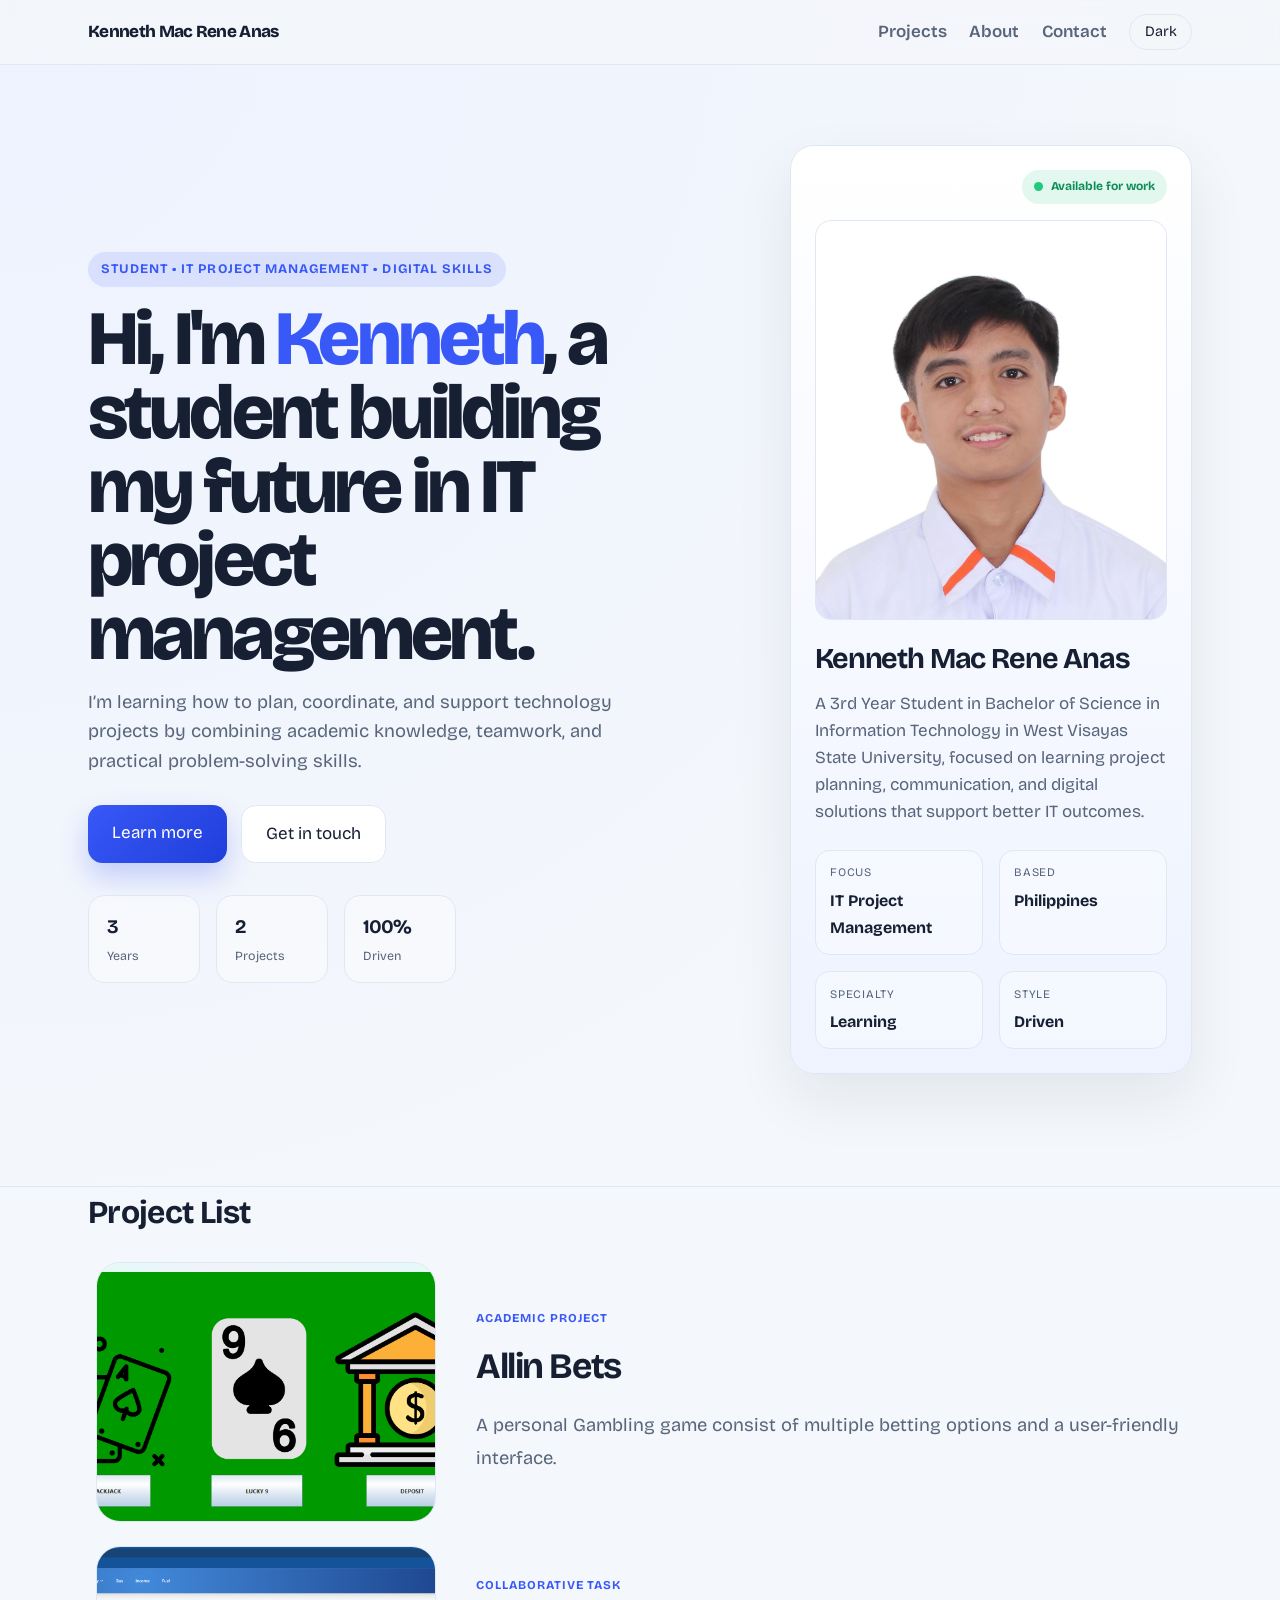
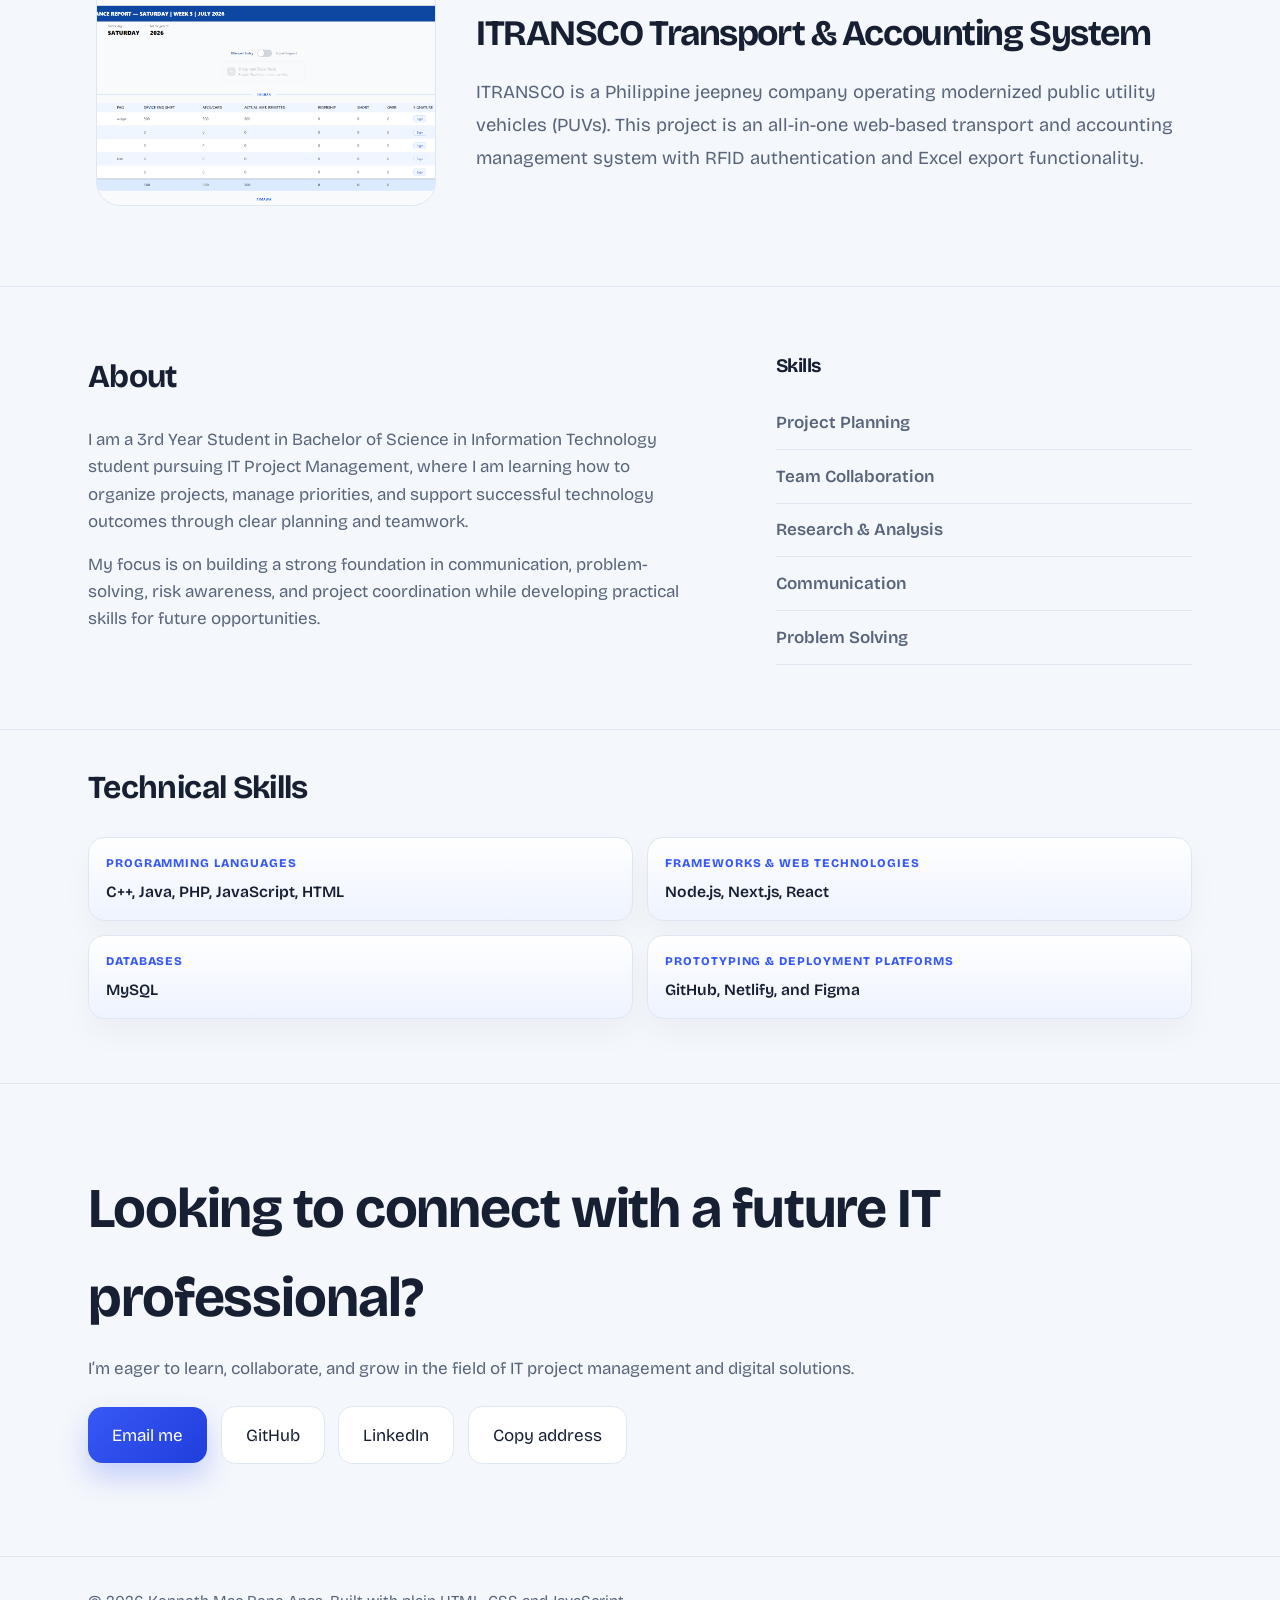
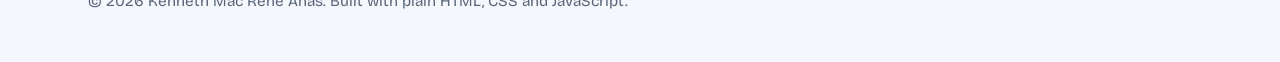
==== A/KENNETH_MAC_RENE_ANAS/ANAS_ACTIVITY_4/index.html @ 202a0afd "Added Website Portfolio to Submission" ====
<!DOCTYPE html>
<html lang="en">
<head>
<meta charset="UTF-8">
<meta name="viewport" content="width=device-width, initial-scale=1, viewport-fit=cover">
<title>Kenneth Mac Rene Anas — IT Project Manager</title>
<link rel="preconnect" href="https://fonts.googleapis.com">
<link href="https://fonts.googleapis.com/css2?family=Bricolage+Grotesque:opsz,wght@12..96,400;12..96,600;12..96,800&display=swap" rel="stylesheet">
<link rel="stylesheet" href="style.css">
</head>
<body>
<header class="nav">
  <div class="wrap">
    <a class="logo" href="#top">Kenneth Mac Rene Anas</a>
    <nav aria-label="Main">
      <a href="#projects">Projects</a>
      <a href="#about">About</a>
      <a href="#contact">Contact</a>
      <button id="theme" type="button" aria-label="Switch color theme">Dark</button>
    </nav>
  </div>
</header>

<main id="top">
  <div class="wrap hero-shell">
    <div class="hero">
      <p class="eyebrow">Student • IT Project Management • Digital Skills</p>
      <h1>Hi, I'm <span>Kenneth</span>, a student building my future in IT project management.</h1>
      <p class="lead">I’m learning how to plan, coordinate, and support technology projects by combining academic knowledge, teamwork, and practical problem-solving skills.</p>
      <div class="cta">
        <a class="btn" href="#about">Learn more</a>
        <a class="btn ghost" href="#contact">Get in touch</a>
      </div>
      <ul class="mini-stats" aria-label="Quick facts">
        <li><strong>3</strong><span>Years</span></li>
        <li><strong>2</strong><span>Projects</span></li>
        <li><strong>100%</strong><span>Driven</span></li>
      </ul>
    </div>

    <aside class="profile-card" aria-label="Profile summary">
      <div class="badge-row">
        <span class="status-pill">Available for work</span>
      </div>
      <img class="profile-photo" src="assets/Profilepic.jpg" alt="Kenneth Mac Rene Anas portrait">
      <h3>Kenneth Mac Rene Anas</h3>
      <p>A 3rd Year Student in Bachelor of Science in Information Technology in West Visayas State University, focused on learning project planning, communication, and digital solutions that support better IT outcomes.</p>
      <div class="card-grid">
        <div>
          <span>Focus</span>
          <strong>IT Project Management</strong>
        </div>
        <div>
          <span>Based</span>
          <strong>Philippines</strong>
        </div>
        <div>
          <span>Specialty</span>
          <strong>Learning</strong>
        </div>
        <div>
          <span>Style</span>
          <strong>Driven</strong>
        </div>
      </div>
    </aside>
  </div>

  <section id="projects" class="projects">
    <div class="wrap">
      <h2>Project List</h2>
      <ul class="project-list">
        <li class="work-item project-row">
          <img class="project-thumb" src="assets/Allinbets.png" alt="Allin Bets project preview">
          <div class="project-copy">
            <span class="work-label">Academic Project</span>
            <h3>Allin Bets</h3>
            <p>A personal Gambling game consist of multiple betting options and a user-friendly interface.</p>
          </div>
        </li>
        <li class="work-item project-row">
          <img class="project-thumb" src="assets/ITransco.png" alt="ITRANSCO Transport and Accounting System project preview">
          <div class="project-copy">
            <span class="work-label">Collaborative Task</span>
            <h3>ITRANSCO Transport &amp; Accounting System</h3>
            <p>ITRANSCO is a Philippine jeepney company operating modernized public utility vehicles (PUVs). This project is an all-in-one web-based transport and accounting management system with RFID authentication and Excel export functionality.</p>
          </div>
        </li>
      </ul>
    </div>
  </section>

  <section id="about">
    <div class="wrap about">
      <div>
        <h2>About</h2>
        <p>I am a 3rd Year Student in Bachelor of Science in Information Technology student pursuing IT Project Management, where I am learning how to organize projects, manage priorities, and support successful technology outcomes through clear planning and teamwork.</p>
        <p>My focus is on building a strong foundation in communication, problem-solving, risk awareness, and project coordination while developing practical skills for future opportunities.</p>
      </div>
      <div class="skill-groups">
        <div>
          <h3>Skills</h3>
          <ul class="skills">
            <li>Project Planning</li>
            <li>Team Collaboration</li>
            <li>Research &amp; Analysis</li>
            <li>Communication</li>
            <li>Problem Solving</li>
          </ul>
        </div>
      </div>
    </div>
  </section>

  <section id="skills">
    <div class="wrap">
      <h2>Technical Skills</h2>
      <div class="skill-groups">
        <div>
          <ul class="skill-tags technical-list">
            <li>
              <span class="skill-label">Programming Languages</span>
              <span class="skill-value">C++, Java, PHP, JavaScript, HTML</span>
            </li>
            <li>
              <span class="skill-label">Frameworks &amp; Web Technologies</span>
              <span class="skill-value">Node.js, Next.js, React</span>
            </li>
            <li>
              <span class="skill-label">Databases</span>
              <span class="skill-value">MySQL</span>
            </li>
            <li>
              <span class="skill-label">Prototyping &amp; Deployment Platforms</span>
              <span class="skill-value">GitHub, Netlify, and Figma</span>
            </li>
          </ul>
        </div>
      </div>
    </div>
  </section>

  <section id="contact" class="contact">
    <div class="wrap">
      <h2>Looking to connect with a future IT professional?</h2>
      <p>I’m eager to learn, collaborate, and grow in the field of IT project management and digital solutions.</p>
      <a class="btn" id="mail" href="mailto:Kennethmacrene.anas@wvsu.edu.ph">Email me</a>
      <a class="btn ghost" href="https://github.com/NEEDNOTNOW?tab=overview&from=2026-09-01&to=2026-09-30" target="_blank" rel="noreferrer">GitHub</a>
      <a class="btn ghost" href="https://www.linkedin.com/in/kenneth-anas-76b702327/" target="_blank" rel="noreferrer">LinkedIn</a>
      <button class="btn ghost" id="copy" type="button">Copy address</button>
      <span class="status" id="status" role="status"></span>
    </div>
  </section>
</main>

<footer>
  <div class="wrap">&copy; <span id="year">2026</span> Kenneth Mac Rene Anas. Built with plain HTML, CSS and JavaScript.</div>
</footer>

<script src="script.js"></script>
</body>
</html>
---- A/KENNETH_MAC_RENE_ANAS/ANAS_ACTIVITY_4/style.css ----
:root {
  --bg: #f4f7fb;
  --bg-strong: #edf2ff;
  --panel: #ffffff;
  --panel-alt: #eef3ff;
  --ink: #172033;
  --muted: #58657a;
  --line: #dfe7f3;
  --accent: #3858f7;
  --accent-strong: #1f3edb;
  --accent-soft: rgba(56, 88, 247, 0.12);
  --accent-ink: #ffffff;
  --shadow: 0 25px 60px rgba(23, 32, 51, 0.08);
  --font: 'Bricolage Grotesque', system-ui, -apple-system, 'Segoe UI', sans-serif;
  box-sizing: border-box;
  padding-top: env(safe-area-inset-top, 0px);
  padding-bottom: env(safe-area-inset-bottom, 0px);
}

@media (prefers-color-scheme: dark) {
  :root:not([data-theme="light"]) {
    --bg: #0d1525;
    --bg-strong: #121d31;
    --panel: #121c2d;
    --panel-alt: #17253c;
    --ink: #edf4ff;
    --muted: #afbdd1;
    --line: #263552;
    --accent: #8aa2ff;
    --accent-strong: #b5c4ff;
    --accent-soft: rgba(138, 162, 255, 0.15);
    --accent-ink: #0d1525;
    --shadow: 0 25px 60px rgba(5, 10, 18, 0.55);
  }
}

:root[data-theme="dark"] {
  --bg: #0d1525;
  --bg-strong: #121d31;
  --panel: #121c2d;
  --panel-alt: #17253c;
  --ink: #edf4ff;
  --muted: #afbdd1;
  --line: #263552;
  --accent: #8aa2ff;
  --accent-strong: #b5c4ff;
  --accent-soft: rgba(138, 162, 255, 0.15);
  --accent-ink: #0d1525;
  --shadow: 0 25px 60px rgba(5, 10, 18, 0.55);
}

html {
  scroll-behavior: smooth;
  scroll-padding-top: env(safe-area-inset-top, 0px);
}

*,
*::before,
*::after {
  box-sizing: border-box;
}

body {
  margin: 0;
  background: radial-gradient(circle at top left, var(--bg-strong), var(--bg) 36% 100%);
  color: var(--ink);
  font-family: var(--font);
  font-size: 1.0625rem;
  line-height: 1.6;
}

a {
  color: inherit;
}

:focus-visible {
  outline: 3px solid var(--accent);
  outline-offset: 3px;
  border-radius: 4px;
}

.wrap {
  max-width: 72rem;
  margin: 0 auto;
  padding: 0 1.5rem;
}

header.nav {
  position: sticky;
  top: env(safe-area-inset-top, 0px);
  z-index: 10;
  background: rgba(244, 247, 251, 0.8);
  backdrop-filter: blur(12px);
  border-bottom: 1px solid var(--line);
}

:root[data-theme="dark"] header.nav {
  background: rgba(13, 21, 37, 0.8);
}

.nav .wrap {
  display: flex;
  align-items: center;
  justify-content: space-between;
  height: 4rem;
}

.nav a {
  text-decoration: none;
}

.nav nav {
  display: flex;
  align-items: center;
  gap: 1.4rem;
}

.nav nav a {
  color: var(--muted);
  font-weight: 600;
}

.nav nav a:hover {
  color: var(--ink);
}

.logo {
  font-weight: 800;
  letter-spacing: -0.04em;
}

#theme {
  background: none;
  border: 1px solid var(--line);
  color: var(--ink);
  border-radius: 2rem;
  padding: 0.35rem 0.9rem;
  font: inherit;
  font-size: 0.9rem;
  cursor: pointer;
  transition: all 0.2s ease;
}

#theme:hover {
  border-color: var(--accent);
  color: var(--accent);
}

#projects {
  display: flex;
  align-items: center;
  justify-content: center;
  margin: 5rem auto;
}

#projects .wrap {
  width: 100%;
}

.hero-shell {
  display: grid;
  grid-template-columns: 1.5fr 0.9fr;
  gap: 2rem;
  align-items: center;
  padding-top: 5rem;
  padding-bottom: 2rem;
}

.hero {
  padding: 2rem 0 1rem;
}

.eyebrow {
  display: inline-block;
  margin: 0 0 1rem;
  padding: 0.45rem 0.8rem;
  border-radius: 999px;
  background: var(--accent-soft);
  color: var(--accent);
  font-size: 0.82rem;
  font-weight: 700;
  letter-spacing: 0.08em;
  text-transform: uppercase;
}

.hero h1 {
  max-width: 12ch;
  margin: 0 0 1rem;
  font-size: clamp(2.6rem, 6vw, 5.6rem);
  line-height: 0.96;
  letter-spacing: -0.05em;
  font-weight: 800;
}

.hero h1 span {
  color: var(--accent);
}

.lead {
  max-width: 36rem;
  margin: 0 0 1.8rem;
  color: var(--muted);
  font-size: 1.15rem;
}

.cta {
  display: flex;
  flex-wrap: wrap;
  gap: 0.85rem;
  margin-bottom: 2rem;
}

.btn {
  display: inline-block;
  background: linear-gradient(135deg, var(--accent), var(--accent-strong));
  color: var(--accent-ink);
  padding: 0.9rem 1.5rem;
  border-radius: 0.9rem;
  font-weight: 700;
  text-decoration: none;
  border: 0;
  font: inherit;
  cursor: pointer;
  box-shadow: 0 14px 28px rgba(56, 88, 247, 0.25);
  transition: transform 0.2s ease, box-shadow 0.2s ease;
}

.btn:hover {
  transform: translateY(-1px);
  box-shadow: 0 18px 32px rgba(56, 88, 247, 0.28);
}

.btn.ghost {
  background: var(--panel);
  color: var(--ink);
  border: 1px solid var(--line);
  box-shadow: none;
}

.mini-stats {
  list-style: none;
  display: flex;
  gap: 1rem;
  flex-wrap: wrap;
  padding: 0;
  margin: 0;
}

.mini-stats li {
  min-width: 7rem;
  padding: 1rem 1.1rem;
  border: 1px solid var(--line);
  background: rgba(255, 255, 255, 0.36);
  border-radius: 1rem;
  display: flex;
  flex-direction: column;
  gap: 0.2rem;
}

.mini-stats strong {
  font-size: 1.2rem;
  letter-spacing: -0.04em;
}

.mini-stats span {
  color: var(--muted);
  font-size: 0.78rem;
}

.profile-card {
  background: linear-gradient(180deg, var(--panel), var(--panel-alt));
  border: 1px solid var(--line);
  border-radius: 1.5rem;
  padding: 1.5rem;
  box-shadow: var(--shadow);
}

.badge-row {
  display: flex;
  justify-content: flex-end;
  margin-bottom: 1rem;
}

.status-pill {
  display: inline-flex;
  align-items: center;
  gap: 0.5rem;
  background: rgba(24, 198, 119, 0.12);
  color: #0d8d58;
  border-radius: 999px;
  padding: 0.45rem 0.75rem;
  font-size: 0.75rem;
  font-weight: 700;
}

.status-pill::before {
  content: "";
  display: block;
  width: 0.55rem;
  height: 0.55rem;
  border-radius: 50%;
  background: #24c980;
}

.profile-photo {
  width: 100%;
  height: 25rem;
  border-radius: 1rem;
  border: 1px solid var(--line);
  margin-bottom: 1rem;
  overflow: hidden;
  object-fit: cover;
  object-position: center top;
  display: block;
  background: linear-gradient(135deg, var(--accent-soft), rgba(255,255,255,0.7));
}

.profile-card h3 {
  margin: 0 0 0.5rem;
  font-size: 1.8rem;
  letter-spacing: -0.04em;
}

.profile-card p {
  margin: 0;
  color: var(--muted);
}

.card-grid {
  display: grid;
  grid-template-columns: repeat(2, minmax(0, 1fr));
  gap: 1rem;
  margin-top: 1.5rem;
}

.card-grid div {
  padding: 0.8rem 0.9rem;
  border: 1px solid var(--line);
  border-radius: 0.9rem;
  background: rgba(255, 255, 255, 0.3);
}

.card-grid span {
  display: block;
  color: var(--muted);
  font-size: 0.72rem;
  text-transform: uppercase;
  letter-spacing: 0.06em;
  margin-bottom: 0.3rem;
}

.card-grid strong {
  font-size: 1rem;
  line-height: 1.3;
}

section {
  padding: 4rem 0;
  border-top: 1px solid var(--line);
}

h2 {
  font-size: 2rem;
  letter-spacing: -0.02em;
  margin: 0 0 1.5rem;
}

.filters {
  display: flex;
  flex-wrap: wrap;
  gap: 0.6rem;
  margin-bottom: 1.5rem;
}

.filters button {
  background: transparent;
  border: 1px solid var(--line);
  color: var(--ink);
  padding: 0.45rem 1rem;
  border-radius: 2rem;
  font: inherit;
  font-size: 0.95rem;
  cursor: pointer;
  transition: all 0.2s ease;
}

.filters button[aria-pressed="true"] {
  background: var(--ink);
  color: var(--bg);
  border-color: var(--ink);
  box-shadow: 0 10px 20px rgba(23, 32, 51, 0.12);
}

.projects {
  list-style: none;
  margin: 0;
  padding: 0;
  display: grid;
  grid-template-columns: repeat(2, minmax(0, 1fr));
  gap: 1rem;
}

.project {
  display: flex;
  flex-direction: column;
  gap: 0.75rem;
  padding: 1.5rem;
  border: 1px solid var(--line);
  background: rgba(255, 255, 255, 0.4);
  border-radius: 1.2rem;
  min-height: 14.5rem;
  box-shadow: 0 12px 30px rgba(18, 27, 45, 0.04);
}

.project[hidden] {
  display: none;
}

.project h3 {
  margin: 0;
  font-size: 1.5rem;
  letter-spacing: -0.01em;
}

.project h3 a {
  text-decoration: none;
}

.project h3 a:hover {
  color: var(--accent);
}

.project p {
  margin: 0;
  color: var(--muted);
  flex: 1;
}

.project .tags {
  color: var(--muted);
  font-size: 0.9rem;
  padding-top: 0.5rem;
  border-top: 1px solid var(--line);
}

.about {
  display: grid;
  grid-template-columns: 2fr 1.3fr;
  gap: 3rem;
  align-items: start;
}

.about p {
  margin: 0 0 1rem;
  max-width: 38rem;
  color: var(--muted);
}

.skill-groups {
  display: grid;
  gap: 1.5rem;
}

.skill-groups h3 {
  margin: 0 0 0.9rem;
  font-size: 1.2rem;
  letter-spacing: -0.03em;
}

.project-list {
  list-style: none;
  margin: 0;
  padding: 0;
  display: grid;
  gap: 1.5rem;
  justify-items: center;
}

.work-item {
  list-style: none;
  background: none;
  border: none;
  padding: 0;
  box-shadow: none;
  display: block;
  width: 100%;
}

.project-row {
  display: grid;
  grid-template-columns: 340px minmax(0, 1fr);
  gap: 2.5rem;
  align-items: center;
  justify-items: center;
  max-width: 68rem;
  margin: 0 auto;
}

.project-thumb {
  height: 260px;
  width: 100%;
  border: 1px solid var(--line);
  border-radius: 1.5rem;
  object-fit: cover;
  object-position: center;
  display: block;
  padding: 0;
  background: linear-gradient(135deg, var(--accent-soft), rgba(255, 255, 255, 0.8));
  box-shadow: inset 0 0 0 1px rgba(255, 255, 255, 0.25);
}

.project-copy {
  display: flex;
  flex-direction: column;
  justify-content: center;
  align-items: flex-start;
  width: 100%;
  padding: 0.5rem 0;
}

.work-label {
  display: inline-block;
  margin-bottom: 0.6rem;
  color: var(--accent);
  font-size: 0.75rem;
  font-weight: 700;
  letter-spacing: 0.08em;
  text-transform: uppercase;
}

.work-item h3 {
  margin: 0 0 0.85rem;
  font-size: clamp(1.9rem, 2.8vw, 2.5rem);
  letter-spacing: -0.04em;
}

.work-item p {
  margin: 0;
  color: var(--muted);
  font-size: 1.15rem;
  line-height: 1.8;
}

.skills,
.skill-tags {
  list-style: none;
  margin: 0;
  padding: 0;
}

.skills li {
  padding: 0.8rem 0;
  border-bottom: 1px solid var(--line);
  font-weight: 600;
  color: var(--muted);
}

.skill-tags {
  display: grid;
  grid-template-columns: repeat(2, minmax(0, 1fr));
  gap: 0.9rem;
}

.skill-tags li {
  display: flex;
  flex-direction: column;
  gap: 0.45rem;
  padding: 1rem 1.05rem;
  border: 1px solid var(--line);
  border-radius: 1rem;
  background: linear-gradient(180deg, var(--panel), var(--panel-alt));
  box-shadow: 0 14px 30px rgba(23, 32, 51, 0.04);
}

.skill-label {
  color: var(--accent);
  font-size: 0.74rem;
  font-weight: 800;
  letter-spacing: 0.08em;
  text-transform: uppercase;
}

.skill-value {
  color: var(--ink);
  font-size: 0.98rem;
  line-height: 1.5;
  font-weight: 600;
}

#skills {
  padding-top: 2rem;
}

#skills .wrap {
  max-width: 72rem;
}

#skills .skill-groups {
  margin-top: 1rem;
}

@media (max-width: 640px) {
  .skill-tags {
    grid-template-columns: 1fr;
  }
}

.contact {
  padding-bottom: 5rem;
}

.contact .wrap {
  padding-top: 1rem;
}

.contact h2 {
  font-size: clamp(2rem, 6vw, 3.5rem);
  margin-bottom: 0.75rem;
}

.contact p {
  color: var(--muted);
  margin: 0 0 1.5rem;
}

.contact .btn {
  margin-right: 0.6rem;
  margin-bottom: 0.75rem;
}

.status {
  margin-left: 0.75rem;
  color: var(--muted);
}

footer {
  padding: 2rem 0 3rem;
  color: var(--muted);
  font-size: 0.95rem;
  border-top: 1px solid var(--line);
}

@media (prefers-reduced-motion: no-preference) {
  .hero h1,
  .hero p,
  .hero .cta,
  .mini-stats,
  .profile-card {
    animation: rise 0.7s ease both;
  }

  .hero p,
  .hero .cta,
  .mini-stats {
    animation-delay: 0.12s;
  }

  .profile-card {
    animation-delay: 0.2s;
  }

  @keyframes rise {
    from {
      opacity: 0;
      transform: translateY(14px);
    }

    to {
      opacity: 1;
      transform: none;
    }
  }
}

@media (prefers-reduced-motion: reduce) {
  html {
    scroll-behavior: auto;
  }
}

@media (max-width: 800px) {
  .hero-shell {
    grid-template-columns: 1fr;
  }

  .projects {
    grid-template-columns: 1fr;
  }

  .project-row {
    grid-template-columns: 1fr;
  }

  .project-thumb {
    height: 220px;
  }
}

@media (max-width: 640px) {
  .about {
    grid-template-columns: 1fr;
    gap: 2rem;
  }

  .nav nav {
    gap: 1rem;
  }

  .hero {
    padding-top: 1.4rem;
  }

  .mini-stats {
    display: grid;
    grid-template-columns: repeat(3, minmax(0, 1fr));
    gap: 0.75rem;
  }

  .mini-stats li {
    min-width: 0;
  }

  .cta {
    flex-direction: column;
    align-items: flex-start;
  }

  .btn {
    width: 100%;
    text-align: center;
  }

  .btn.ghost {
    margin-left: 0;
  }
}
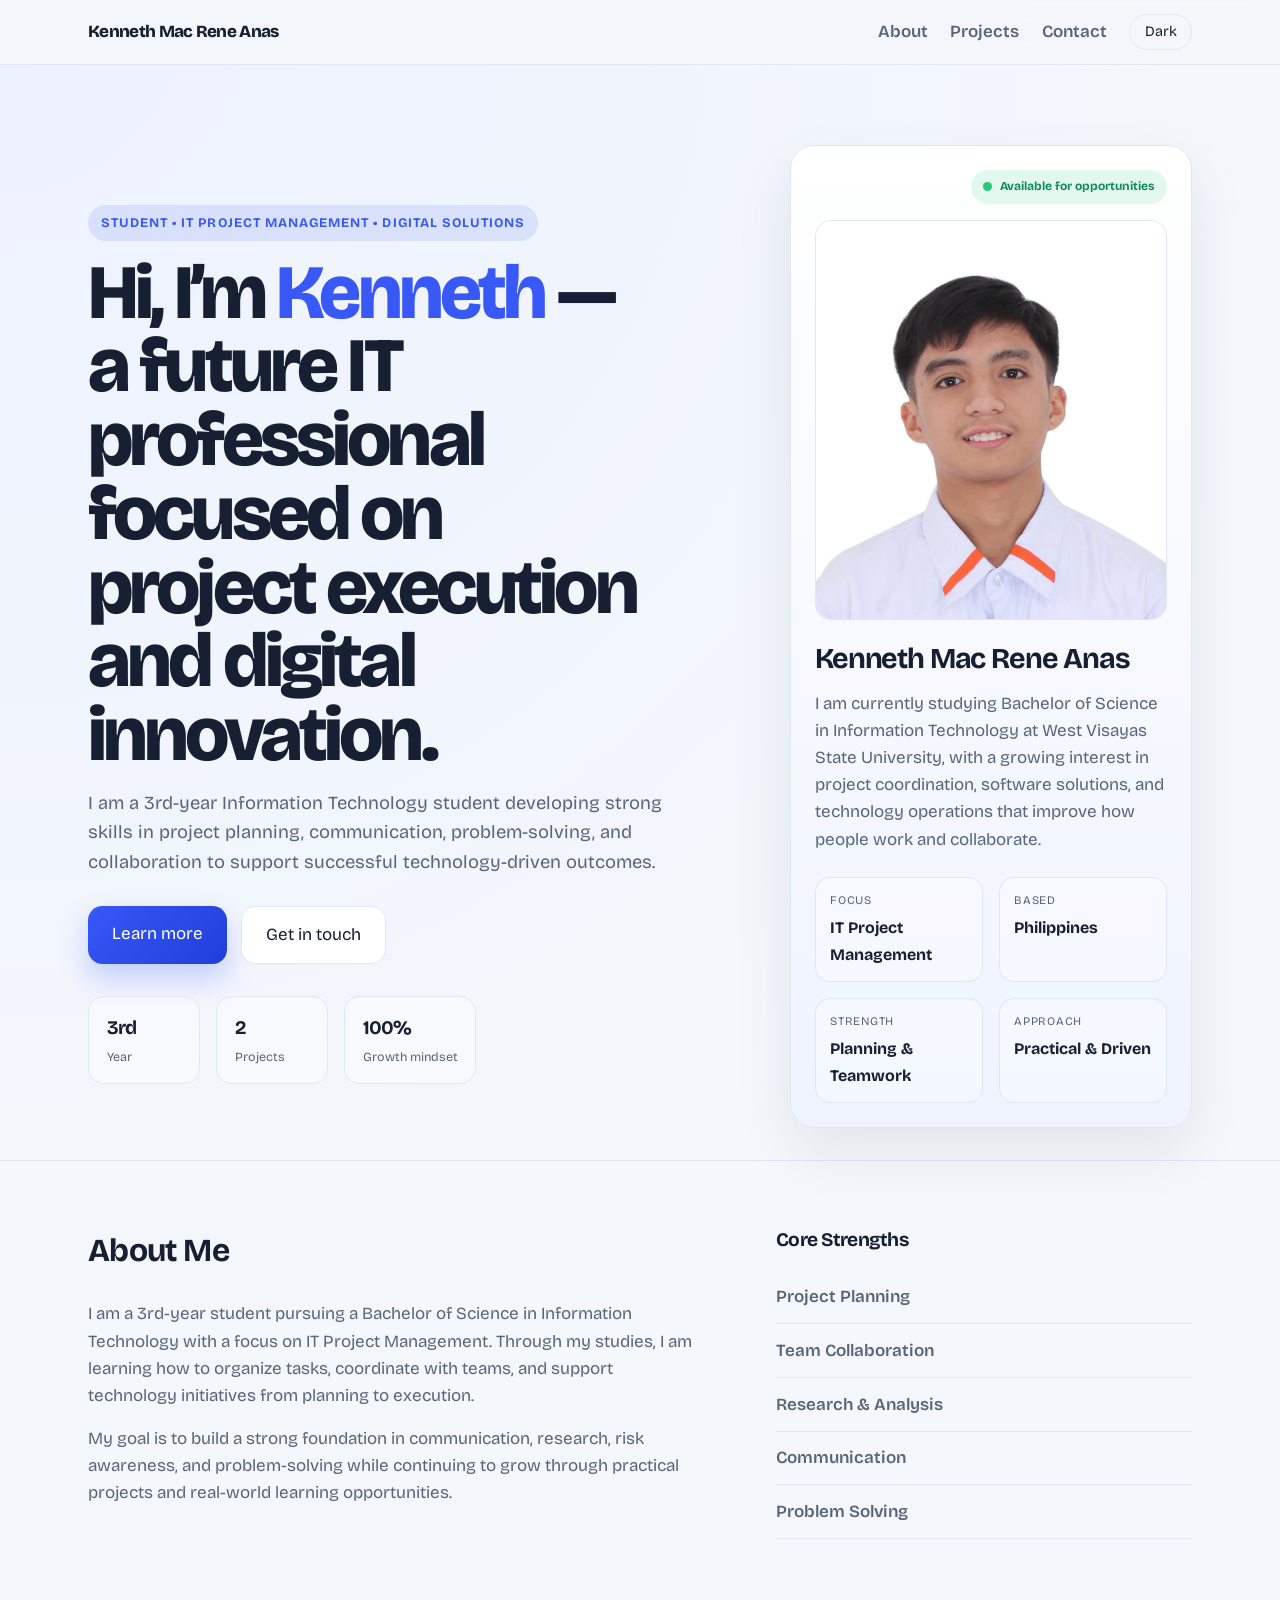
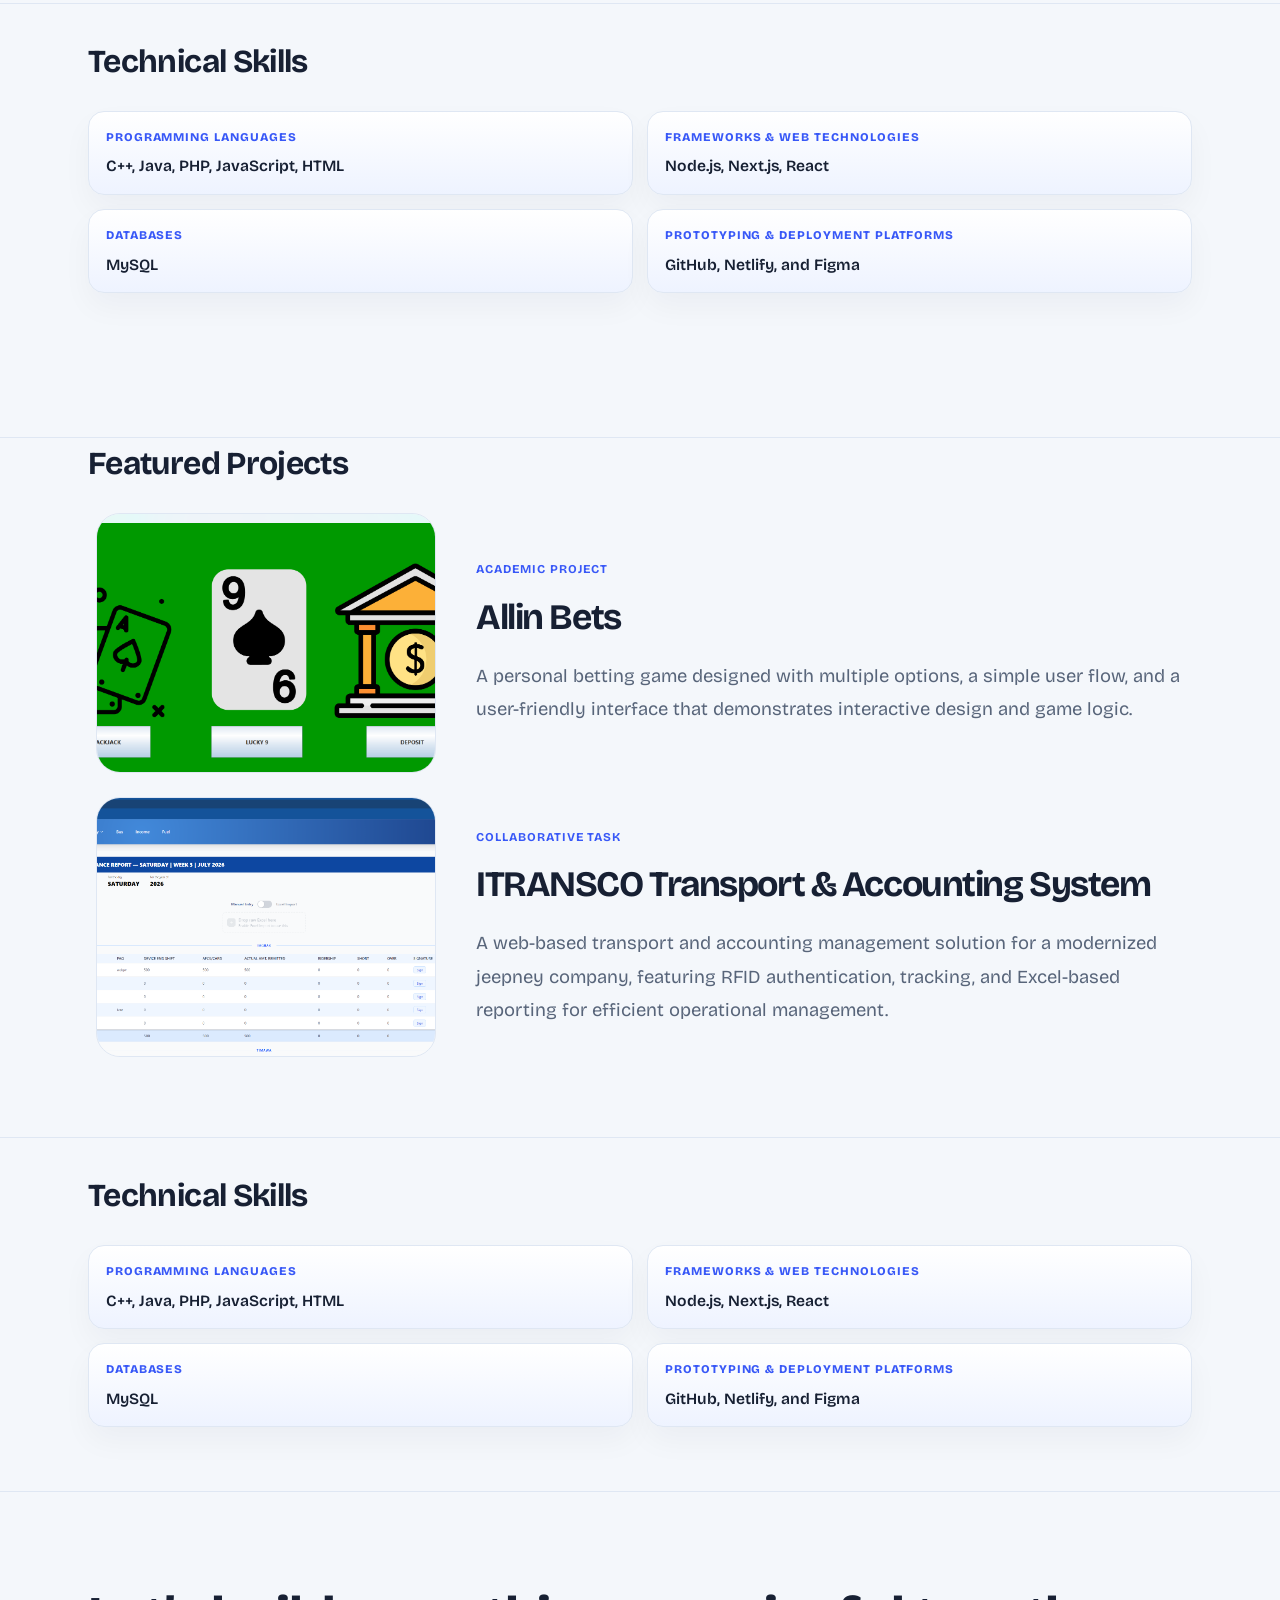
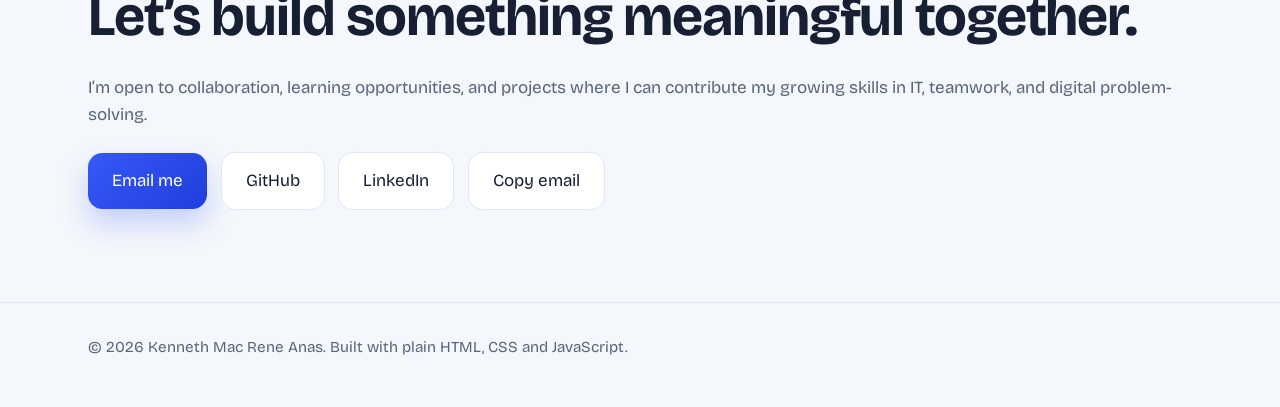
==== commit 5c3a63cd: "ANAS_ACTIVITY_4" ====
--- a/A/KENNETH_MAC_RENE_ANAS/ANAS_ACTIVITY_4/index.html
+++ b/A/KENNETH_MAC_RENE_ANAS/ANAS_ACTIVITY_4/index.html
@@ -13,8 +13,8 @@
   <div class="wrap">
     <a class="logo" href="#top">Kenneth Mac Rene Anas</a>
     <nav aria-label="Main">
+      <a href="#about">About</a>
       <a href="#projects">Projects</a>
-      <a href="#about">About</a>
       <a href="#contact">Contact</a>
       <button id="theme" type="button" aria-label="Switch color theme">Dark</button>
     </nav>
@@ -24,27 +24,27 @@
 <main id="top">
   <div class="wrap hero-shell">
     <div class="hero">
-      <p class="eyebrow">Student • IT Project Management • Digital Skills</p>
-      <h1>Hi, I'm <span>Kenneth</span>, a student building my future in IT project management.</h1>
-      <p class="lead">I’m learning how to plan, coordinate, and support technology projects by combining academic knowledge, teamwork, and practical problem-solving skills.</p>
+      <p class="eyebrow">Student • IT Project Management • Digital Solutions</p>
+      <h1>Hi, I’m <span>Kenneth</span> — a future IT professional focused on project execution and digital innovation.</h1>
+      <p class="lead">I am a 3rd-year Information Technology student developing strong skills in project planning, communication, problem-solving, and collaboration to support successful technology-driven outcomes.</p>
       <div class="cta">
         <a class="btn" href="#about">Learn more</a>
         <a class="btn ghost" href="#contact">Get in touch</a>
       </div>
       <ul class="mini-stats" aria-label="Quick facts">
-        <li><strong>3</strong><span>Years</span></li>
+        <li><strong>3rd</strong><span>Year</span></li>
         <li><strong>2</strong><span>Projects</span></li>
-        <li><strong>100%</strong><span>Driven</span></li>
+        <li><strong>100%</strong><span>Growth mindset</span></li>
       </ul>
     </div>
 
     <aside class="profile-card" aria-label="Profile summary">
       <div class="badge-row">
-        <span class="status-pill">Available for work</span>
+        <span class="status-pill">Available for opportunities</span>
       </div>
       <img class="profile-photo" src="assets/Profilepic.jpg" alt="Kenneth Mac Rene Anas portrait">
       <h3>Kenneth Mac Rene Anas</h3>
-      <p>A 3rd Year Student in Bachelor of Science in Information Technology in West Visayas State University, focused on learning project planning, communication, and digital solutions that support better IT outcomes.</p>
+      <p>I am currently studying Bachelor of Science in Information Technology at West Visayas State University, with a growing interest in project coordination, software solutions, and technology operations that improve how people work and collaborate.</p>
       <div class="card-grid">
         <div>
           <span>Focus</span>
@@ -55,51 +55,27 @@
           <strong>Philippines</strong>
         </div>
         <div>
-          <span>Specialty</span>
-          <strong>Learning</strong>
+          <span>Strength</span>
+          <strong>Planning &amp; Teamwork</strong>
         </div>
         <div>
-          <span>Style</span>
-          <strong>Driven</strong>
+          <span>Approach</span>
+          <strong>Practical &amp; Driven</strong>
         </div>
       </div>
     </aside>
   </div>
 
-  <section id="projects" class="projects">
-    <div class="wrap">
-      <h2>Project List</h2>
-      <ul class="project-list">
-        <li class="work-item project-row">
-          <img class="project-thumb" src="assets/Allinbets.png" alt="Allin Bets project preview">
-          <div class="project-copy">
-            <span class="work-label">Academic Project</span>
-            <h3>Allin Bets</h3>
-            <p>A personal Gambling game consist of multiple betting options and a user-friendly interface.</p>
-          </div>
-        </li>
-        <li class="work-item project-row">
-          <img class="project-thumb" src="assets/ITransco.png" alt="ITRANSCO Transport and Accounting System project preview">
-          <div class="project-copy">
-            <span class="work-label">Collaborative Task</span>
-            <h3>ITRANSCO Transport &amp; Accounting System</h3>
-            <p>ITRANSCO is a Philippine jeepney company operating modernized public utility vehicles (PUVs). This project is an all-in-one web-based transport and accounting management system with RFID authentication and Excel export functionality.</p>
-          </div>
-        </li>
-      </ul>
-    </div>
-  </section>
-
   <section id="about">
     <div class="wrap about">
       <div>
-        <h2>About</h2>
-        <p>I am a 3rd Year Student in Bachelor of Science in Information Technology student pursuing IT Project Management, where I am learning how to organize projects, manage priorities, and support successful technology outcomes through clear planning and teamwork.</p>
-        <p>My focus is on building a strong foundation in communication, problem-solving, risk awareness, and project coordination while developing practical skills for future opportunities.</p>
+        <h2>About Me</h2>
+        <p>I am a 3rd-year student pursuing a Bachelor of Science in Information Technology with a focus on IT Project Management. Through my studies, I am learning how to organize tasks, coordinate with teams, and support technology initiatives from planning to execution.</p>
+        <p>My goal is to build a strong foundation in communication, research, risk awareness, and problem-solving while continuing to grow through practical projects and real-world learning opportunities.</p>
       </div>
       <div class="skill-groups">
         <div>
-          <h3>Skills</h3>
+          <h3>Core Strengths</h3>
           <ul class="skills">
             <li>Project Planning</li>
             <li>Team Collaboration</li>
@@ -140,14 +116,66 @@
     </div>
   </section>
 
+  <section id="projects" class="projects">
+    <div class="wrap">
+      <h2>Featured Projects</h2>
+      <ul class="project-list">
+        <li class="work-item project-row">
+          <img class="project-thumb" src="assets/Allinbets.png" alt="Allin Bets project preview">
+          <div class="project-copy">
+            <span class="work-label">Academic Project</span>
+            <h3>Allin Bets</h3>
+            <p>A personal betting game designed with multiple options, a simple user flow, and a user-friendly interface that demonstrates interactive design and game logic.</p>
+          </div>
+        </li>
+        <li class="work-item project-row">
+          <img class="project-thumb" src="assets/ITransco.png" alt="ITRANSCO Transport and Accounting System project preview">
+          <div class="project-copy">
+            <span class="work-label">Collaborative Task</span>
+            <h3>ITRANSCO Transport &amp; Accounting System</h3>
+            <p>A web-based transport and accounting management solution for a modernized jeepney company, featuring RFID authentication, tracking, and Excel-based reporting for efficient operational management.</p>
+          </div>
+        </li>
+      </ul>
+    </div>
+  </section>
+
+  <section id="skills">
+    <div class="wrap">
+      <h2>Technical Skills</h2>
+      <div class="skill-groups">
+        <div>
+          <ul class="skill-tags technical-list">
+            <li>
+              <span class="skill-label">Programming Languages</span>
+              <span class="skill-value">C++, Java, PHP, JavaScript, HTML</span>
+            </li>
+            <li>
+              <span class="skill-label">Frameworks &amp; Web Technologies</span>
+              <span class="skill-value">Node.js, Next.js, React</span>
+            </li>
+            <li>
+              <span class="skill-label">Databases</span>
+              <span class="skill-value">MySQL</span>
+            </li>
+            <li>
+              <span class="skill-label">Prototyping &amp; Deployment Platforms</span>
+              <span class="skill-value">GitHub, Netlify, and Figma</span>
+            </li>
+          </ul>
+        </div>
+      </div>
+    </div>
+  </section>
+
   <section id="contact" class="contact">
     <div class="wrap">
-      <h2>Looking to connect with a future IT professional?</h2>
-      <p>I’m eager to learn, collaborate, and grow in the field of IT project management and digital solutions.</p>
+      <h2>Let’s build something meaningful together.</h2>
+      <p>I’m open to collaboration, learning opportunities, and projects where I can contribute my growing skills in IT, teamwork, and digital problem-solving.</p>
       <a class="btn" id="mail" href="mailto:Kennethmacrene.anas@wvsu.edu.ph">Email me</a>
       <a class="btn ghost" href="https://github.com/NEEDNOTNOW?tab=overview&from=2026-09-01&to=2026-09-30" target="_blank" rel="noreferrer">GitHub</a>
       <a class="btn ghost" href="https://www.linkedin.com/in/kenneth-anas-76b702327/" target="_blank" rel="noreferrer">LinkedIn</a>
-      <button class="btn ghost" id="copy" type="button">Copy address</button>
+      <button class="btn ghost" id="copy" type="button">Copy email</button>
       <span class="status" id="status" role="status"></span>
     </div>
   </section>
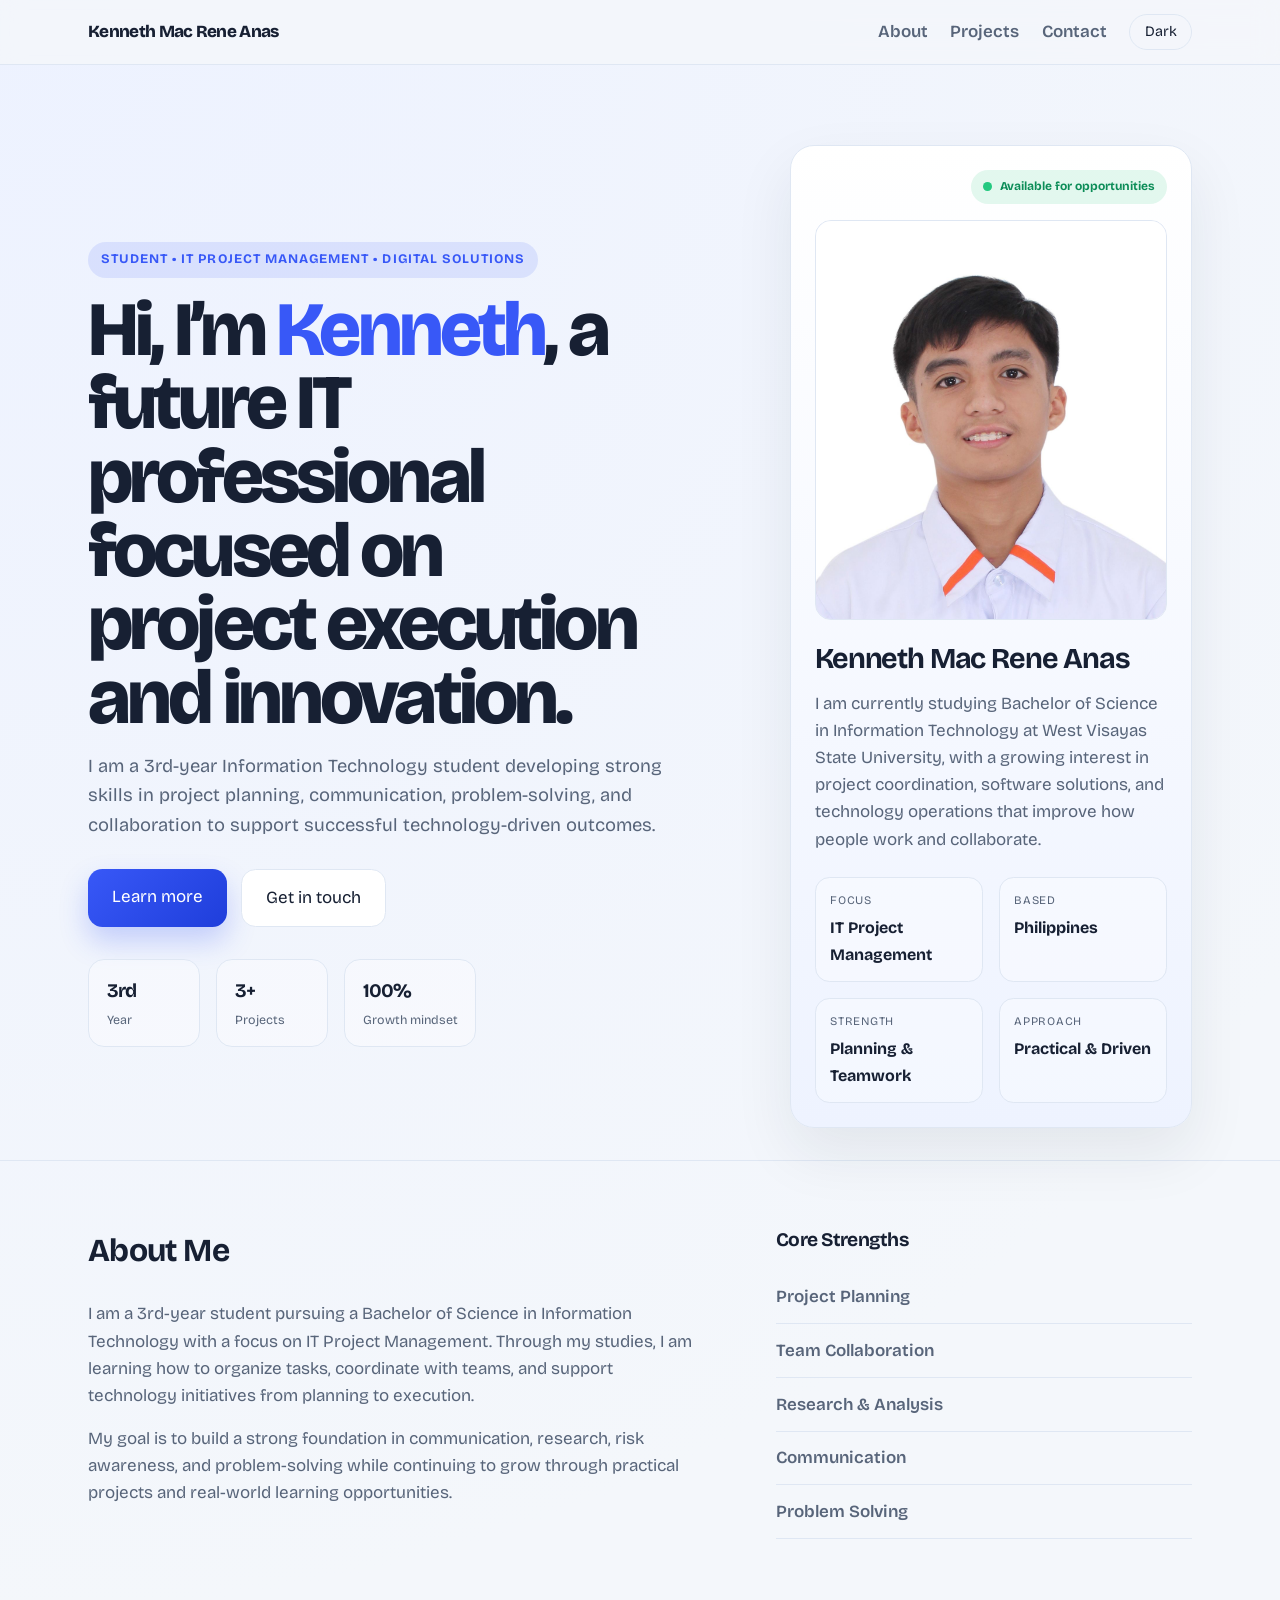
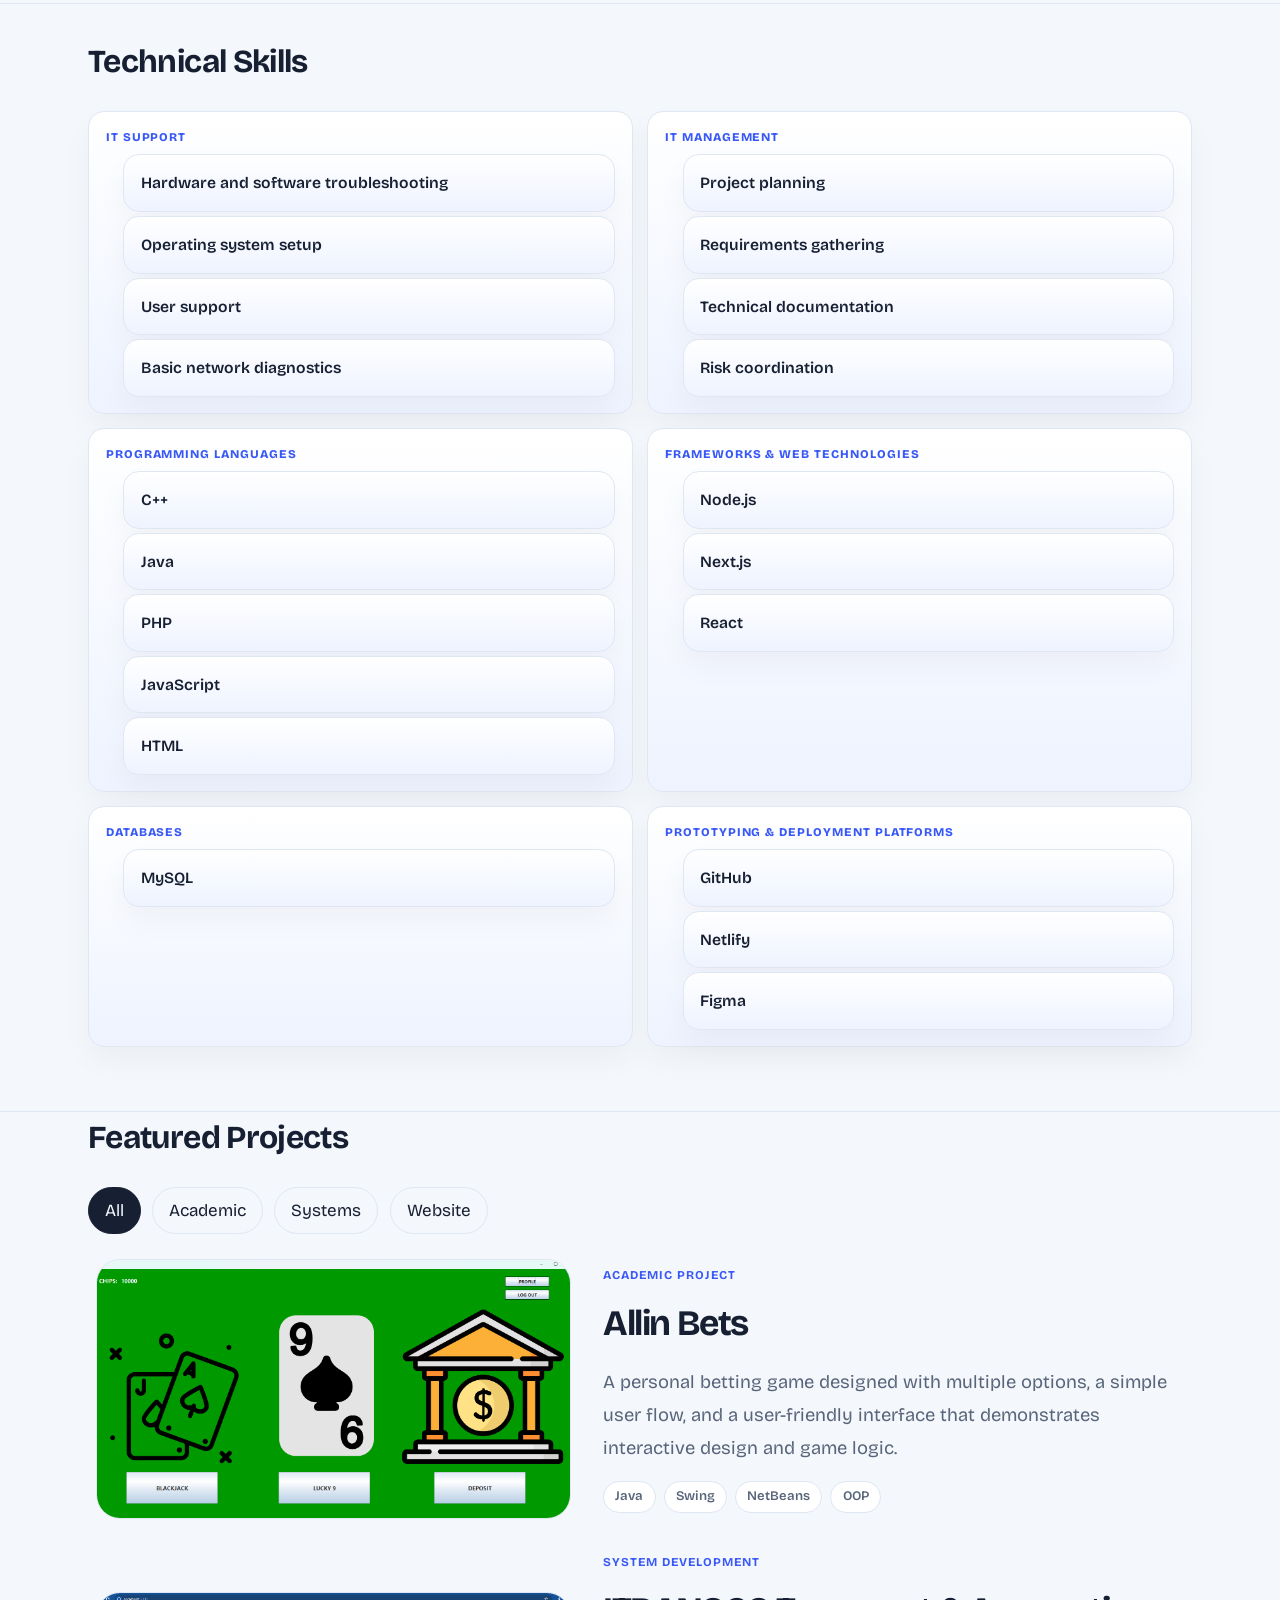
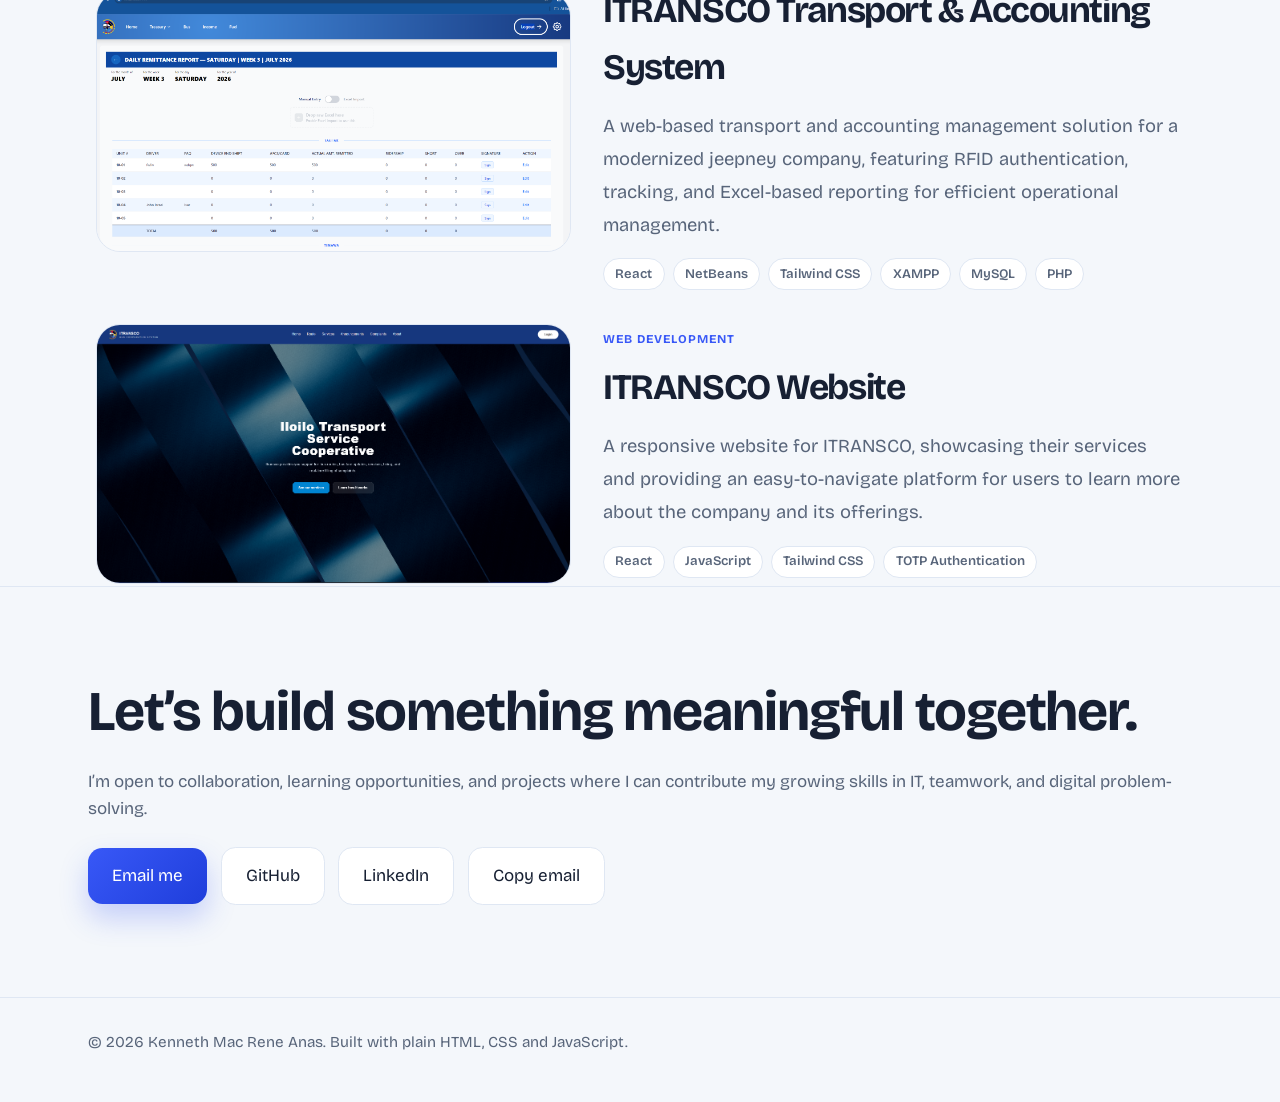
==== commit 73fd4947: "Latest Update Portfolio Website" ====
--- a/A/KENNETH_MAC_RENE_ANAS/ANAS_ACTIVITY_4/index.html
+++ b/A/KENNETH_MAC_RENE_ANAS/ANAS_ACTIVITY_4/index.html
@@ -25,7 +25,7 @@
   <div class="wrap hero-shell">
     <div class="hero">
       <p class="eyebrow">Student • IT Project Management • Digital Solutions</p>
-      <h1>Hi, I’m <span>Kenneth</span> — a future IT professional focused on project execution and digital innovation.</h1>
+      <h1>Hi, I’m <span>Kenneth</span>, a future IT professional focused on project execution and innovation.</h1>
       <p class="lead">I am a 3rd-year Information Technology student developing strong skills in project planning, communication, problem-solving, and collaboration to support successful technology-driven outcomes.</p>
       <div class="cta">
         <a class="btn" href="#about">Learn more</a>
@@ -33,7 +33,7 @@
       </div>
       <ul class="mini-stats" aria-label="Quick facts">
         <li><strong>3rd</strong><span>Year</span></li>
-        <li><strong>2</strong><span>Projects</span></li>
+        <li><strong>3+</strong><span>Projects</span></li>
         <li><strong>100%</strong><span>Growth mindset</span></li>
       </ul>
     </div>
@@ -95,20 +95,54 @@
         <div>
           <ul class="skill-tags technical-list">
             <li>
+              <span class="skill-label">IT Support</span>
+              <ul class="skill-value">
+                <li>Hardware and software troubleshooting</li>
+                <li>Operating system setup</li>
+                <li>User support</li>
+                <li>Basic network diagnostics</li>
+              </ul>
+            </li>
+            <li>
+              <span class="skill-label">IT Management</span>
+              <ul class="skill-value">
+                <li>Project planning</li>
+                <li>Requirements gathering</li>
+                <li>Technical documentation</li>
+                <li>Risk coordination</li>
+              </ul>
+            </li>
+            <li>
               <span class="skill-label">Programming Languages</span>
-              <span class="skill-value">C++, Java, PHP, JavaScript, HTML</span>
+              <ul class="skill-value">
+                <li>C++</li>
+                <li>Java</li>
+                <li>PHP</li>
+                <li>JavaScript</li>
+                <li>HTML</li>
+              </ul>
             </li>
             <li>
               <span class="skill-label">Frameworks &amp; Web Technologies</span>
-              <span class="skill-value">Node.js, Next.js, React</span>
+              <ul class="skill-value">
+                <li>Node.js</li>
+                <li>Next.js</li>
+                <li>React</li>
+              </ul>
             </li>
             <li>
               <span class="skill-label">Databases</span>
-              <span class="skill-value">MySQL</span>
+              <ul class="skill-value">
+                <li>MySQL</li>
+              </ul>
             </li>
             <li>
               <span class="skill-label">Prototyping &amp; Deployment Platforms</span>
-              <span class="skill-value">GitHub, Netlify, and Figma</span>
+              <ul class="skill-value">
+                <li>GitHub</li>
+                <li>Netlify</li>
+                <li>Figma</li>
+              </ul>
             </li>
           </ul>
         </div>
@@ -119,52 +153,58 @@
   <section id="projects" class="projects">
     <div class="wrap">
       <h2>Featured Projects</h2>
+      <div class="filter-bar" aria-label="Project filters">
+        <button class="filter-btn" type="button" data-filter="all" aria-pressed="true">All</button>
+        <button class="filter-btn" type="button" data-filter="academic" aria-pressed="false">Academic</button>
+        <button class="filter-btn" type="button" data-filter="systems" aria-pressed="false">Systems</button>
+        <button class="filter-btn" type="button" data-filter="website" aria-pressed="false">Website</button>
+      </div>
       <ul class="project-list">
-        <li class="work-item project-row">
+        <li class="work-item project-row" data-cat="academic">
           <img class="project-thumb" src="assets/Allinbets.png" alt="Allin Bets project preview">
           <div class="project-copy">
             <span class="work-label">Academic Project</span>
             <h3>Allin Bets</h3>
             <p>A personal betting game designed with multiple options, a simple user flow, and a user-friendly interface that demonstrates interactive design and game logic.</p>
+            <div class="tags" aria-label="Technologies used">
+              <span class="tag">Java</span>
+              <span class="tag">Swing</span>
+              <span class="tag">NetBeans</span>
+              <span class="tag">OOP</span>
+            </div>
           </div>
         </li>
-        <li class="work-item project-row">
+        <li class="work-item project-row" data-cat="systems">
           <img class="project-thumb" src="assets/ITransco.png" alt="ITRANSCO Transport and Accounting System project preview">
           <div class="project-copy">
-            <span class="work-label">Collaborative Task</span>
+            <span class="work-label">System Development</span>
             <h3>ITRANSCO Transport &amp; Accounting System</h3>
             <p>A web-based transport and accounting management solution for a modernized jeepney company, featuring RFID authentication, tracking, and Excel-based reporting for efficient operational management.</p>
+            <div class="tags" aria-label="Technologies used">
+              <span class="tag">React</span>
+              <span class="tag">NetBeans</span>
+              <span class="tag">Tailwind CSS</span>
+              <span class="tag">XAMPP</span>
+              <span class="tag">MySQL</span>
+              <span class="tag">PHP</span>
+            </div>
+          </div>
+        </li>
+        <li class="work-item project-row" data-cat="website">
+          <img class="project-thumb" src="assets/ITrasncoweb.png" alt="ITRANSCO Website project preview">
+          <div class="project-copy">
+            <span class="work-label">Web Development</span>
+            <h3>ITRANSCO Website</h3>
+            <p>A responsive website for ITRANSCO, showcasing their services and providing an easy-to-navigate platform for users to learn more about the company and its offerings.</p>
+            <div class="tags" aria-label="Technologies used">
+              <span class="tag">React</span>
+              <span class="tag">JavaScript</span>
+              <span class="tag">Tailwind CSS</span>
+              <span class="tag">TOTP Authentication</span>
+            </div>
           </div>
         </li>
       </ul>
-    </div>
-  </section>
-
-  <section id="skills">
-    <div class="wrap">
-      <h2>Technical Skills</h2>
-      <div class="skill-groups">
-        <div>
-          <ul class="skill-tags technical-list">
-            <li>
-              <span class="skill-label">Programming Languages</span>
-              <span class="skill-value">C++, Java, PHP, JavaScript, HTML</span>
-            </li>
-            <li>
-              <span class="skill-label">Frameworks &amp; Web Technologies</span>
-              <span class="skill-value">Node.js, Next.js, React</span>
-            </li>
-            <li>
-              <span class="skill-label">Databases</span>
-              <span class="skill-value">MySQL</span>
-            </li>
-            <li>
-              <span class="skill-label">Prototyping &amp; Deployment Platforms</span>
-              <span class="skill-value">GitHub, Netlify, and Figma</span>
-            </li>
-          </ul>
-        </div>
-      </div>
     </div>
   </section>
 
@@ -185,6 +225,8 @@
   <div class="wrap">&copy; <span id="year">2026</span> Kenneth Mac Rene Anas. Built with plain HTML, CSS and JavaScript.</div>
 </footer>
 
+<button class="scroll-top" id="scrollTop" type="button" aria-label="Scroll to top">↑</button>
+
 <script src="script.js"></script>
 </body>
-</html>
+</html>
--- a/A/KENNETH_MAC_RENE_ANAS/ANAS_ACTIVITY_4/style.css
+++ b/A/KENNETH_MAC_RENE_ANAS/ANAS_ACTIVITY_4/style.css
@@ -150,7 +150,7 @@
   display: flex;
   align-items: center;
   justify-content: center;
-  margin: 5rem auto;
+  margin: 0 auto;
 }
 
 #projects .wrap {
@@ -237,6 +237,33 @@
   box-shadow: none;
 }
 
+.scroll-top {
+  position: fixed;
+  right: 1.25rem;
+  bottom: 1.25rem;
+  width: 3rem;
+  height: 3rem;
+  border: none;
+  border-radius: 50%;
+  background: linear-gradient(135deg, var(--accent), var(--accent-strong));
+  color: var(--accent-ink);
+  box-shadow: 0 18px 32px rgba(56, 88, 247, 0.28);
+  font-size: 1.5rem;
+  font-weight: 700;
+  cursor: pointer;
+  opacity: 0;
+  visibility: hidden;
+  transform: translateY(12px);
+  transition: all 0.25s ease;
+  z-index: 20;
+}
+
+.scroll-top.visible {
+  opacity: 1;
+  visibility: visible;
+  transform: translateY(0);
+}
+
 .mini-stats {
   list-style: none;
   display: flex;
@@ -357,6 +384,7 @@
 section {
   padding: 4rem 0;
   border-top: 1px solid var(--line);
+  scroll-margin-top: 4.5rem;
 }
 
 h2 {
@@ -457,14 +485,45 @@
 }
 
 .skill-groups {
-  display: grid;
+  display: flex;
+  flex-direction: column;
   gap: 1.5rem;
 }
 
+.skill-groups > div {
+  display: flex;
+  flex-direction: column;
+  gap: 0.9rem;
+}
+
 .skill-groups h3 {
-  margin: 0 0 0.9rem;
+  margin: 0;
   font-size: 1.2rem;
   letter-spacing: -0.03em;
+}
+
+.filter-bar {
+  display: flex;
+  flex-wrap: wrap;
+  gap: 0.7rem;
+  margin: 1rem 0 1.5rem;
+}
+
+.filter-btn {
+  background: transparent;
+  border: 1px solid var(--line);
+  color: var(--ink);
+  padding: 0.55rem 1rem;
+  border-radius: 999px;
+  font: inherit;
+  cursor: pointer;
+  transition: all 0.2s ease;
+}
+
+.filter-btn[aria-pressed="true"] {
+  background: var(--ink);
+  color: var(--bg);
+  border-color: var(--ink);
 }
 
 .project-list {
@@ -474,6 +533,10 @@
   display: grid;
   gap: 1.5rem;
   justify-items: center;
+}
+
+.project-row[hidden] {
+  display: none !important;
 }
 
 .work-item {
@@ -488,8 +551,8 @@
 
 .project-row {
   display: grid;
-  grid-template-columns: 340px minmax(0, 1fr);
-  gap: 2.5rem;
+  grid-template-columns: minmax(0, 0.9fr) minmax(0, 1.1fr);
+  gap: 2rem;
   align-items: center;
   justify-items: center;
   max-width: 68rem;
@@ -541,6 +604,27 @@
   line-height: 1.8;
 }
 
+.tags {
+  display: flex;
+  flex-wrap: wrap;
+  gap: 0.5rem;
+  margin-top: 1rem;
+}
+
+.tag {
+  display: inline-flex;
+  align-items: center;
+  min-height: 2rem;
+  padding: 0.35rem 0.7rem;
+  border: 1px solid var(--line);
+  border-radius: 999px;
+  background: var(--panel);
+  color: var(--muted);
+  font-size: 0.82rem;
+  font-weight: 600;
+  line-height: 1.2;
+}
+
 .skills,
 .skill-tags {
   list-style: none;
@@ -581,10 +665,18 @@
 }
 
 .skill-value {
+  display: grid;
+  gap: 0.25rem;
+  margin: 0;
+  padding-left: 1.1rem;
   color: var(--ink);
   font-size: 0.98rem;
   line-height: 1.5;
   font-weight: 600;
+}
+
+.skill-value li::marker {
+  color: var(--accent);
 }
 
 #skills {
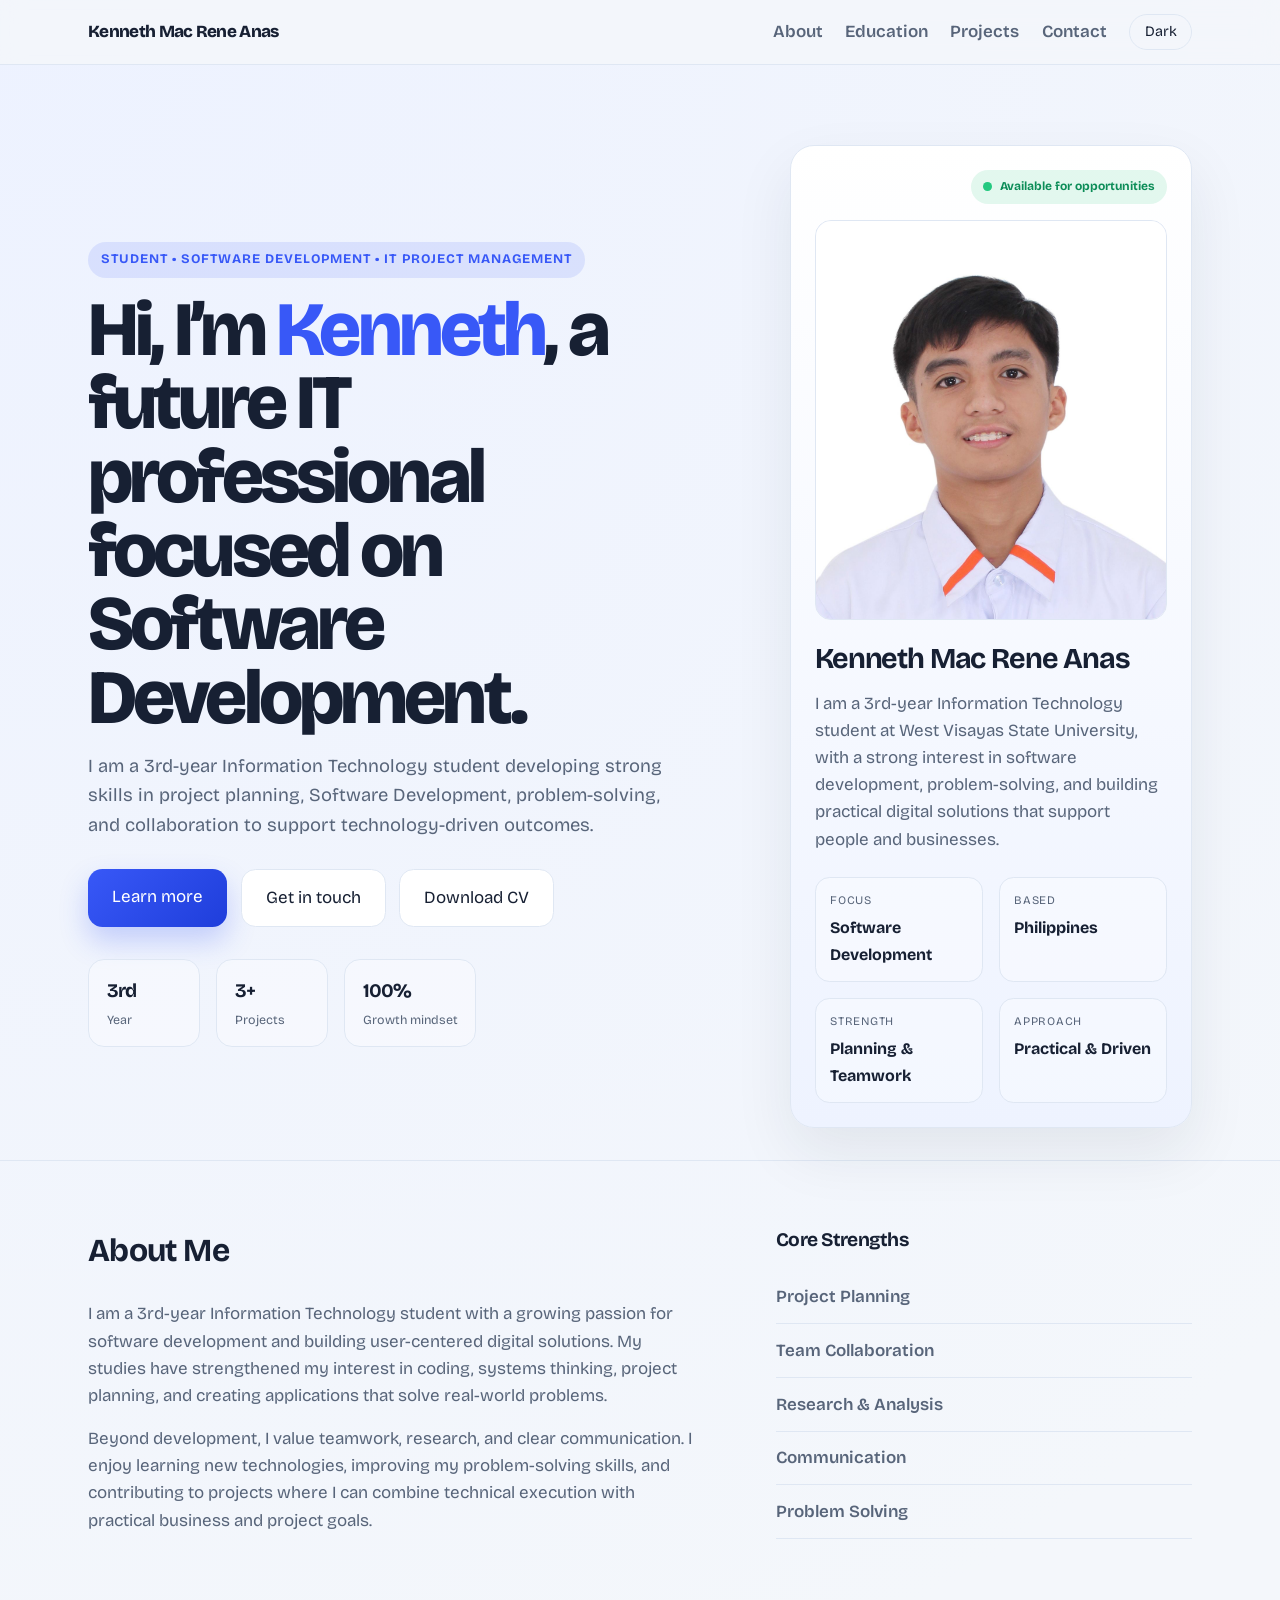
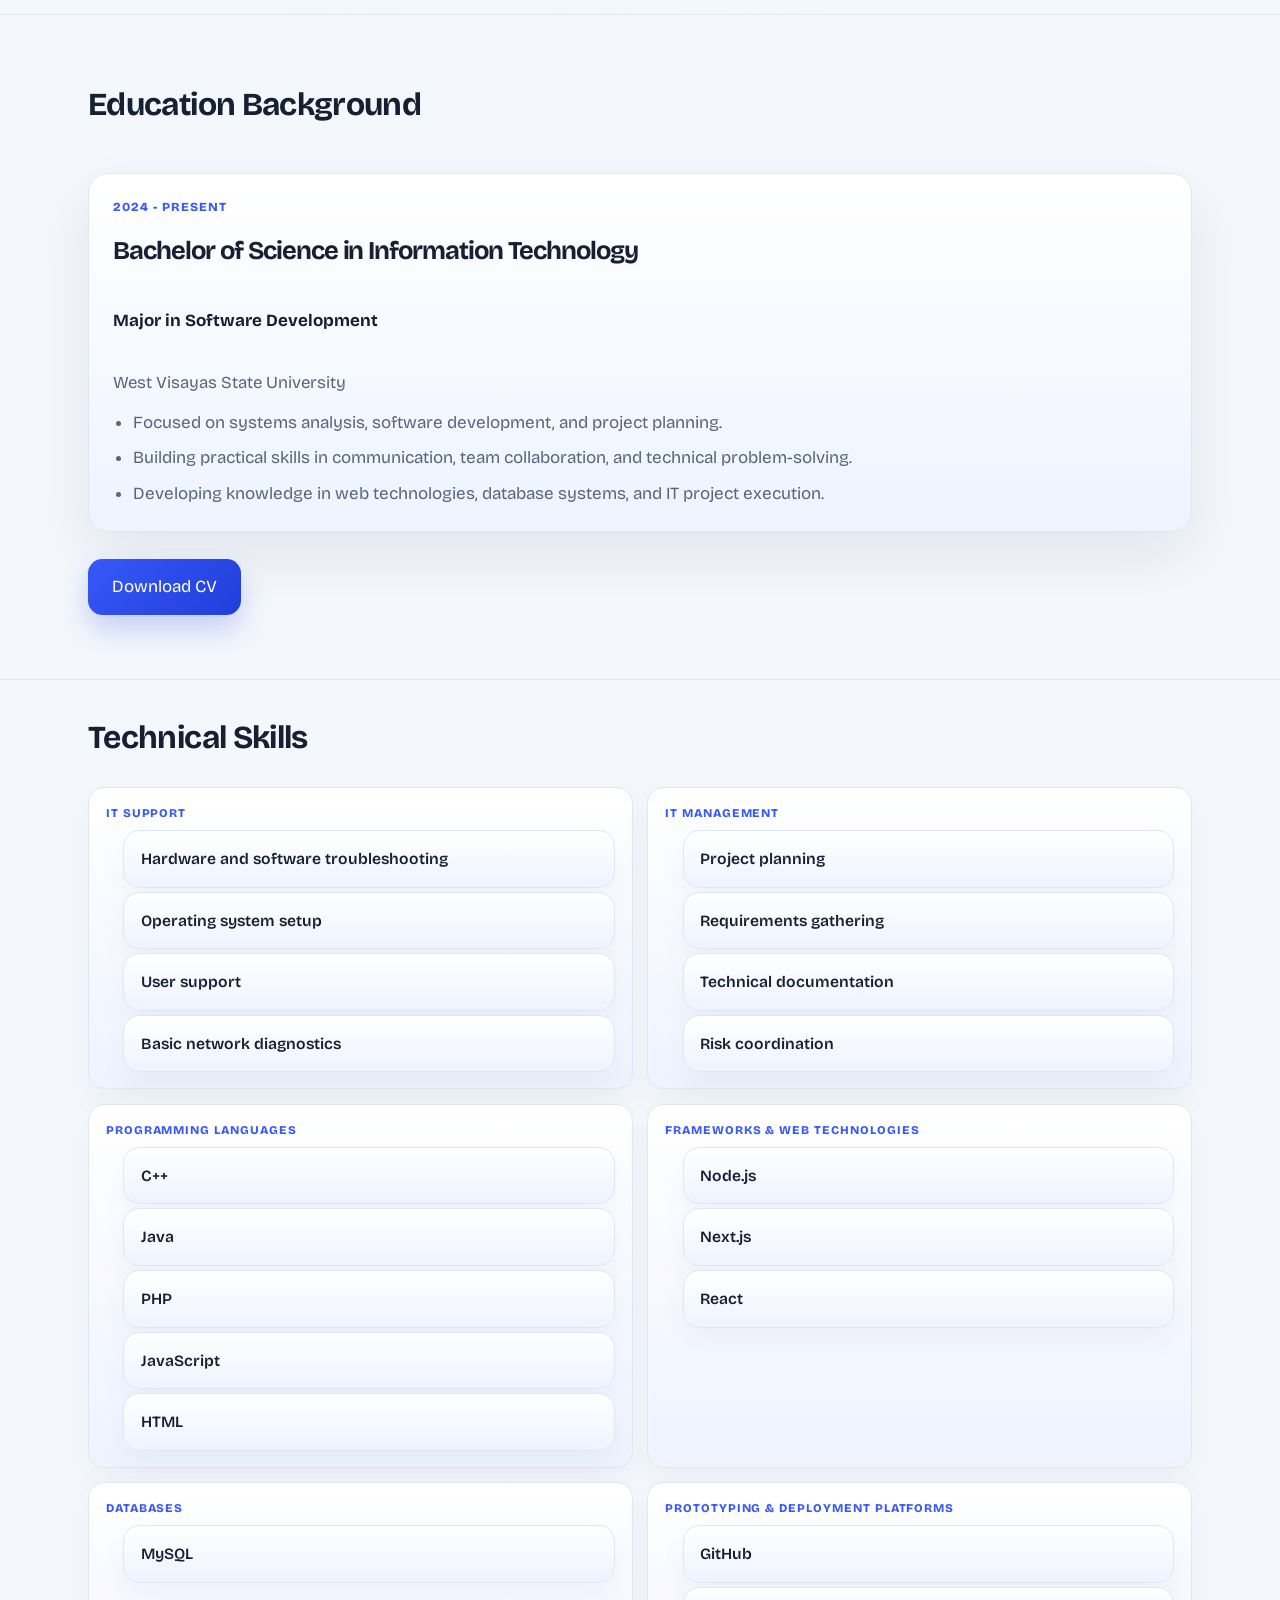
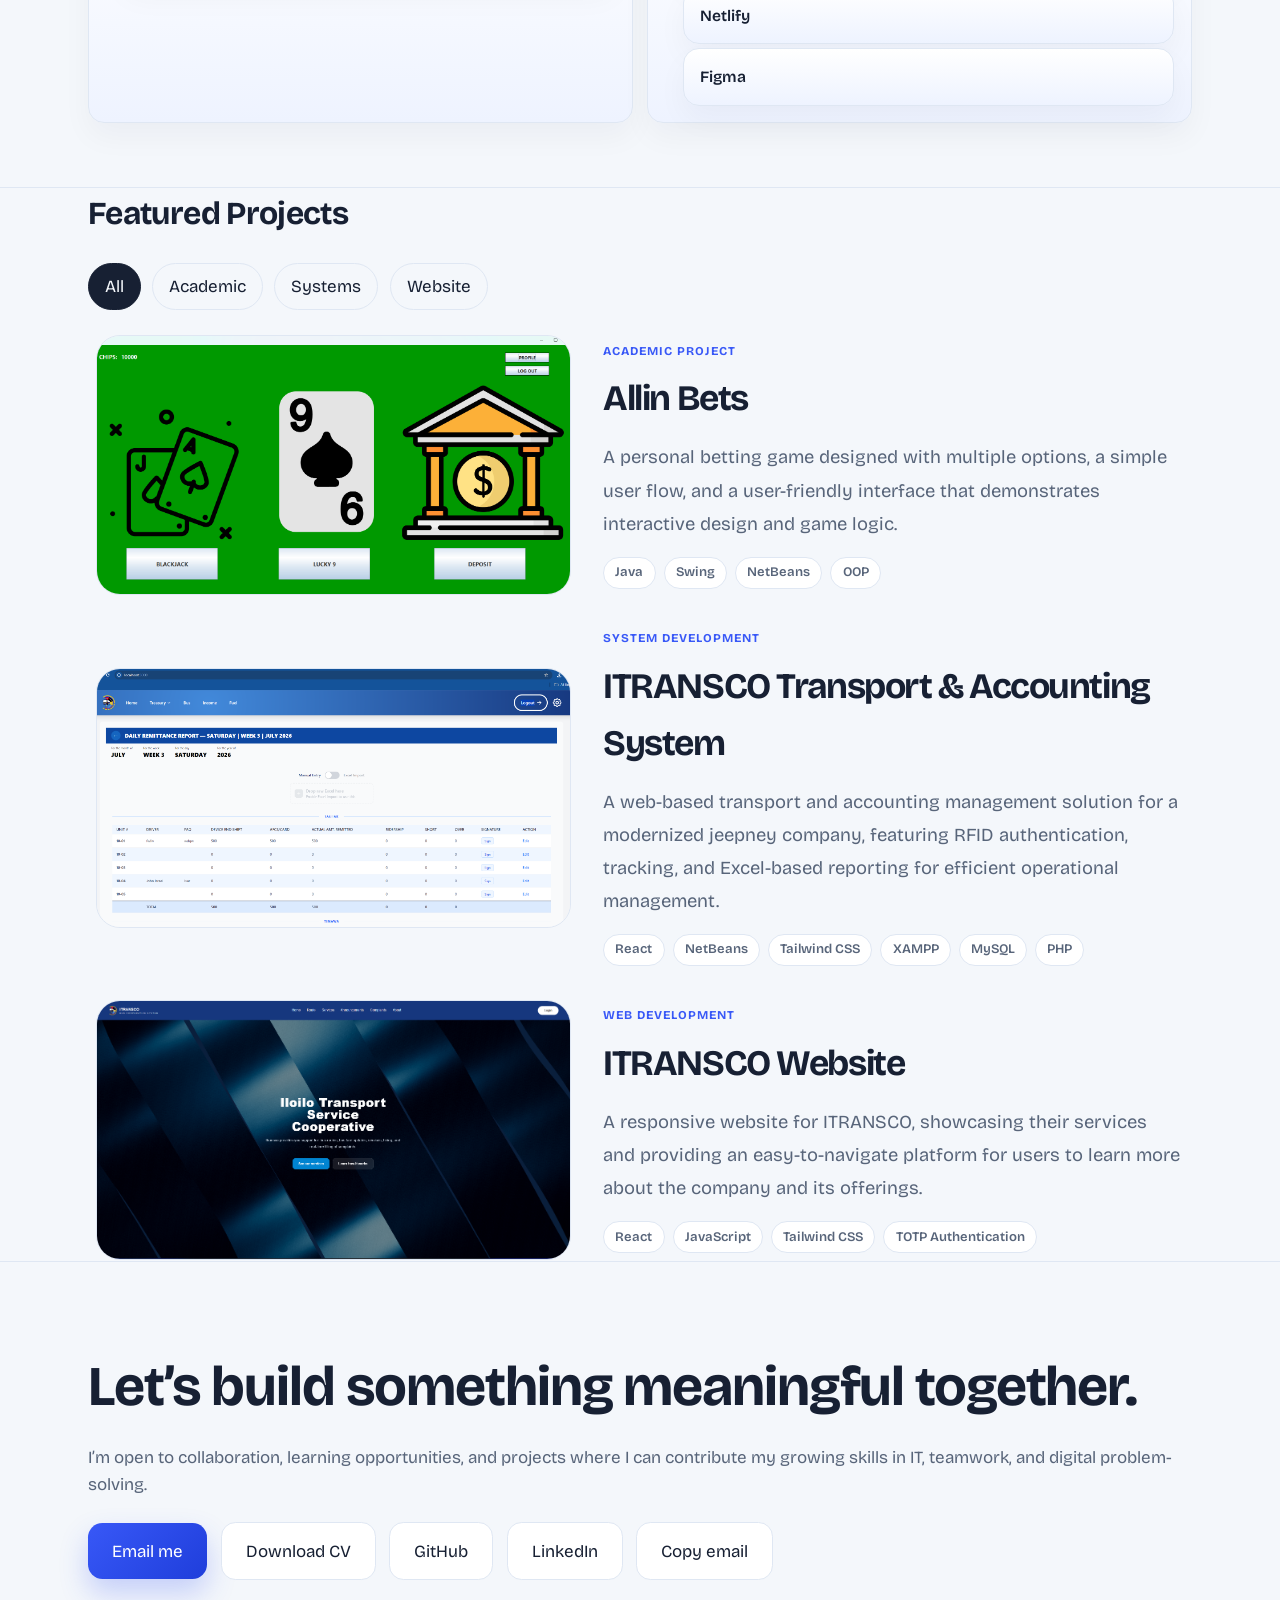
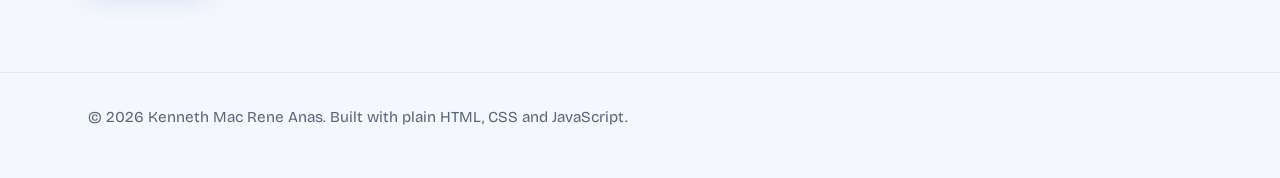
==== commit 6c70ed73: "Updates on Portfolio Website" ====
--- a/A/KENNETH_MAC_RENE_ANAS/ANAS_ACTIVITY_4/index.html
+++ b/A/KENNETH_MAC_RENE_ANAS/ANAS_ACTIVITY_4/index.html
@@ -14,6 +14,7 @@
     <a class="logo" href="#top">Kenneth Mac Rene Anas</a>
     <nav aria-label="Main">
       <a href="#about">About</a>
+      <a href="#education">Education</a>
       <a href="#projects">Projects</a>
       <a href="#contact">Contact</a>
       <button id="theme" type="button" aria-label="Switch color theme">Dark</button>
@@ -24,12 +25,13 @@
 <main id="top">
   <div class="wrap hero-shell">
     <div class="hero">
-      <p class="eyebrow">Student • IT Project Management • Digital Solutions</p>
-      <h1>Hi, I’m <span>Kenneth</span>, a future IT professional focused on project execution and innovation.</h1>
-      <p class="lead">I am a 3rd-year Information Technology student developing strong skills in project planning, communication, problem-solving, and collaboration to support successful technology-driven outcomes.</p>
+      <p class="eyebrow">Student • Software Development • IT Project Management </p>
+      <h1>Hi, I’m <span>Kenneth</span>, a future IT professional focused on Software Development.</h1>
+      <p class="lead">I am a 3rd-year Information Technology student developing strong skills in project planning, Software Development, problem-solving, and collaboration to support technology-driven outcomes.</p>
       <div class="cta">
         <a class="btn" href="#about">Learn more</a>
         <a class="btn ghost" href="#contact">Get in touch</a>
+        <a class="btn ghost" href="assets/CV.pdf" download>Download CV</a>
       </div>
       <ul class="mini-stats" aria-label="Quick facts">
         <li><strong>3rd</strong><span>Year</span></li>
@@ -44,11 +46,11 @@
       </div>
       <img class="profile-photo" src="assets/Profilepic.jpg" alt="Kenneth Mac Rene Anas portrait">
       <h3>Kenneth Mac Rene Anas</h3>
-      <p>I am currently studying Bachelor of Science in Information Technology at West Visayas State University, with a growing interest in project coordination, software solutions, and technology operations that improve how people work and collaborate.</p>
+      <p>I am a 3rd-year Information Technology student at West Visayas State University, with a strong interest in software development, problem-solving, and building practical digital solutions that support people and businesses.</p>
       <div class="card-grid">
         <div>
           <span>Focus</span>
-          <strong>IT Project Management</strong>
+          <strong>Software Development</strong>
         </div>
         <div>
           <span>Based</span>
@@ -70,8 +72,8 @@
     <div class="wrap about">
       <div>
         <h2>About Me</h2>
-        <p>I am a 3rd-year student pursuing a Bachelor of Science in Information Technology with a focus on IT Project Management. Through my studies, I am learning how to organize tasks, coordinate with teams, and support technology initiatives from planning to execution.</p>
-        <p>My goal is to build a strong foundation in communication, research, risk awareness, and problem-solving while continuing to grow through practical projects and real-world learning opportunities.</p>
+        <p>I am a 3rd-year Information Technology student with a growing passion for software development and building user-centered digital solutions. My studies have strengthened my interest in coding, systems thinking, project planning, and creating applications that solve real-world problems.</p>
+        <p>Beyond development, I value teamwork, research, and clear communication. I enjoy learning new technologies, improving my problem-solving skills, and contributing to projects where I can combine technical execution with practical business and project goals.</p>
       </div>
       <div class="skill-groups">
         <div>
@@ -84,6 +86,28 @@
             <li>Problem Solving</li>
           </ul>
         </div>
+      </div>
+    </div>
+  </section>
+
+  <section id="education" class="education">
+    <div class="wrap education-wrap">
+      <h2>Education Background</h2>
+      <div class="education-card">
+        <div class="education-item">
+          <span class="edu-year">2024 - Present</span>
+          <h3>Bachelor of Science in Information Technology</h3>
+          <h4>Major in Software Development</h4>
+          <p>West Visayas State University</p>
+          <ul>
+            <li>Focused on systems analysis, software development, and project planning.</li>
+            <li>Building practical skills in communication, team collaboration, and technical problem-solving.</li>
+            <li>Developing knowledge in web technologies, database systems, and IT project execution.</li>
+          </ul>
+        </div>
+      </div>
+      <div class="cv-row">
+        <a class="btn" href="assets/CV.pdf" download>Download CV</a>
       </div>
     </div>
   </section>
@@ -213,6 +237,7 @@
       <h2>Let’s build something meaningful together.</h2>
       <p>I’m open to collaboration, learning opportunities, and projects where I can contribute my growing skills in IT, teamwork, and digital problem-solving.</p>
       <a class="btn" id="mail" href="mailto:Kennethmacrene.anas@wvsu.edu.ph">Email me</a>
+      <a class="btn ghost" href="assets/CV.pdf" download>Download CV</a>
       <a class="btn ghost" href="https://github.com/NEEDNOTNOW?tab=overview&from=2026-09-01&to=2026-09-30" target="_blank" rel="noreferrer">GitHub</a>
       <a class="btn ghost" href="https://www.linkedin.com/in/kenneth-anas-76b702327/" target="_blank" rel="noreferrer">LinkedIn</a>
       <button class="btn ghost" id="copy" type="button">Copy email</button>
--- a/A/KENNETH_MAC_RENE_ANAS/ANAS_ACTIVITY_4/style.css
+++ b/A/KENNETH_MAC_RENE_ANAS/ANAS_ACTIVITY_4/style.css
@@ -484,6 +484,58 @@
   color: var(--muted);
 }
 
+.education-wrap {
+  display: flex;
+  flex-direction: column;
+  gap: 1.2rem;
+}
+
+.education-card {
+  background: linear-gradient(180deg, var(--panel), var(--panel-alt));
+  border: 1px solid var(--line);
+  border-radius: 1.25rem;
+  padding: 1.5rem;
+  box-shadow: var(--shadow);
+}
+
+.education-item {
+  display: flex;
+  flex-direction: column;
+  gap: 0.8rem;
+}
+
+.edu-year {
+  color: var(--accent);
+  font-size: 0.77rem;
+  font-weight: 800;
+  letter-spacing: 0.08em;
+  text-transform: uppercase;
+}
+
+.education-item h3 {
+  margin: 0;
+  font-size: clamp(1.6rem, 2vw, 2.2rem);
+  letter-spacing: -0.04em;
+}
+
+.education-item p {
+  margin: 0;
+  color: var(--muted);
+  font-size: 1.05rem;
+}
+
+.education-item ul {
+  margin: 0;
+  padding-left: 1.25rem;
+  color: var(--muted);
+  display: grid;
+  gap: 0.5rem;
+}
+
+.cv-row {
+  margin-top: 0.5rem;
+}
+
 .skill-groups {
   display: flex;
   flex-direction: column;
